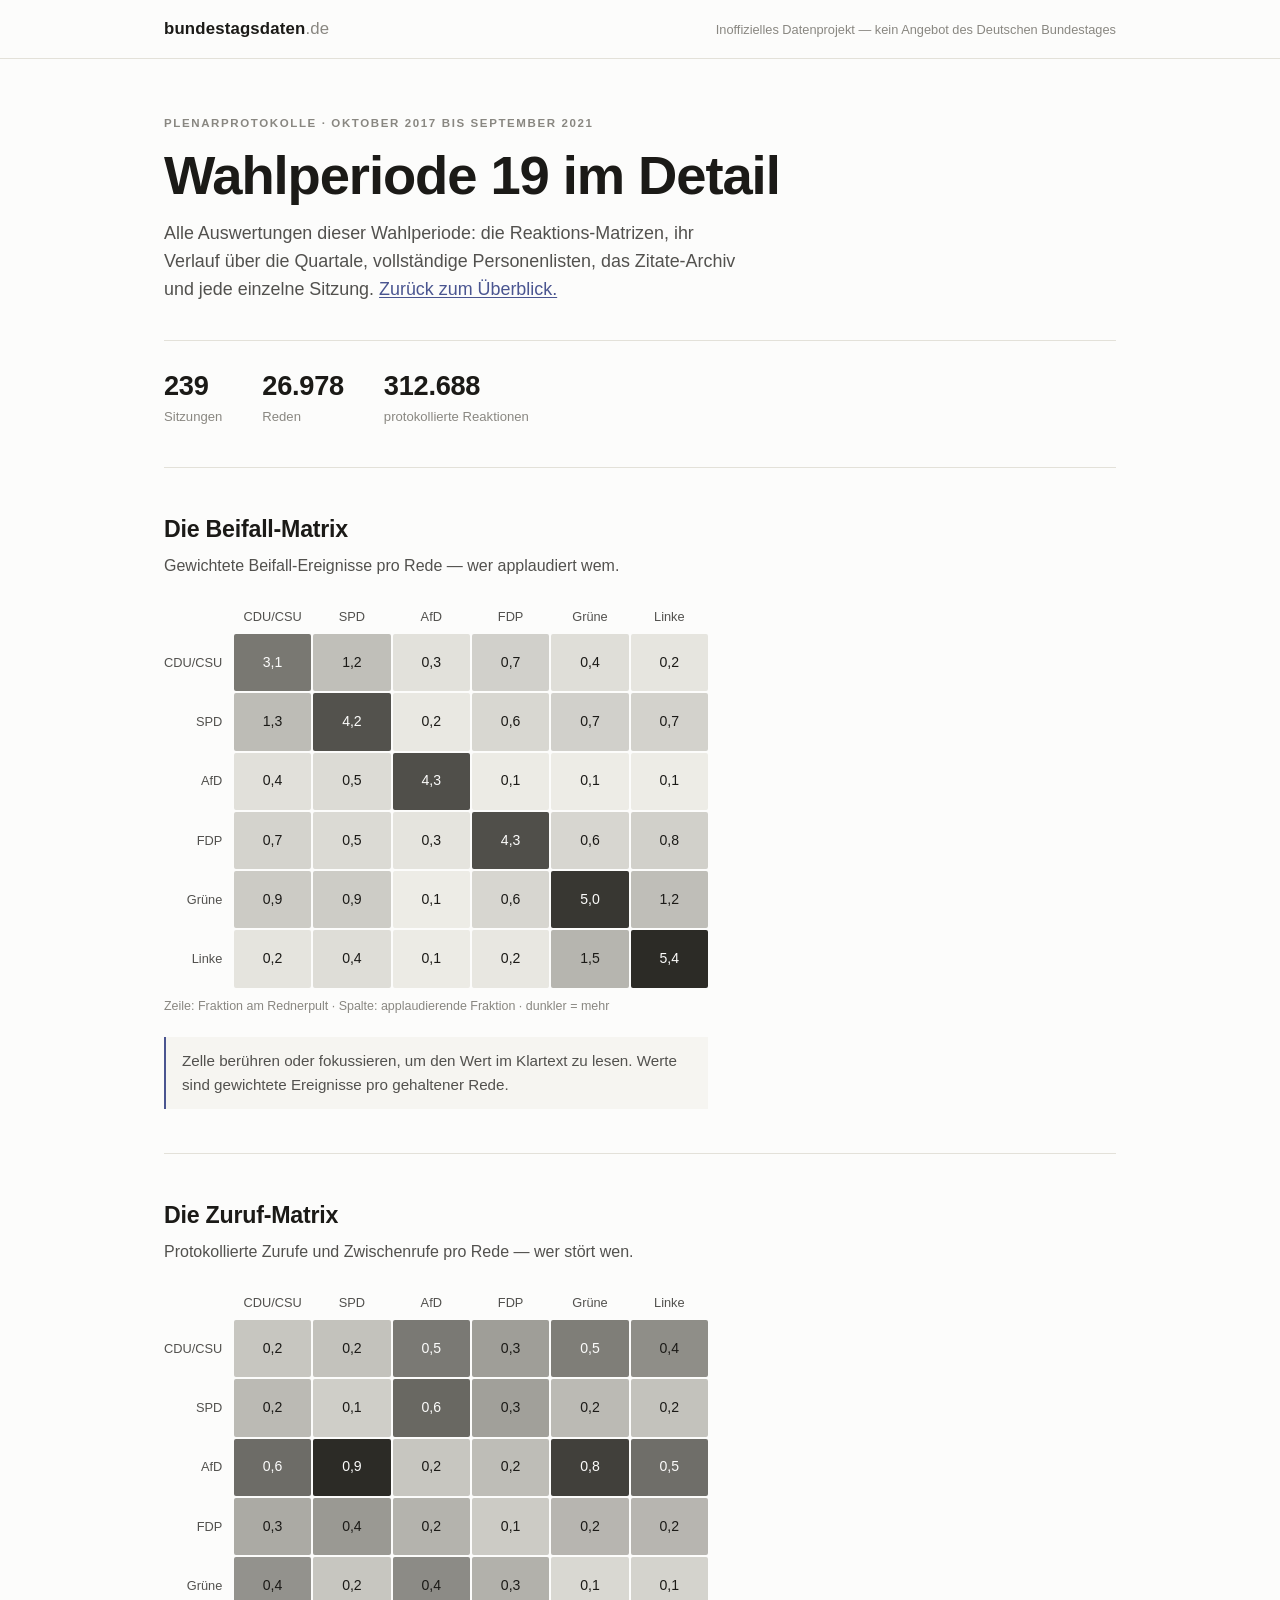
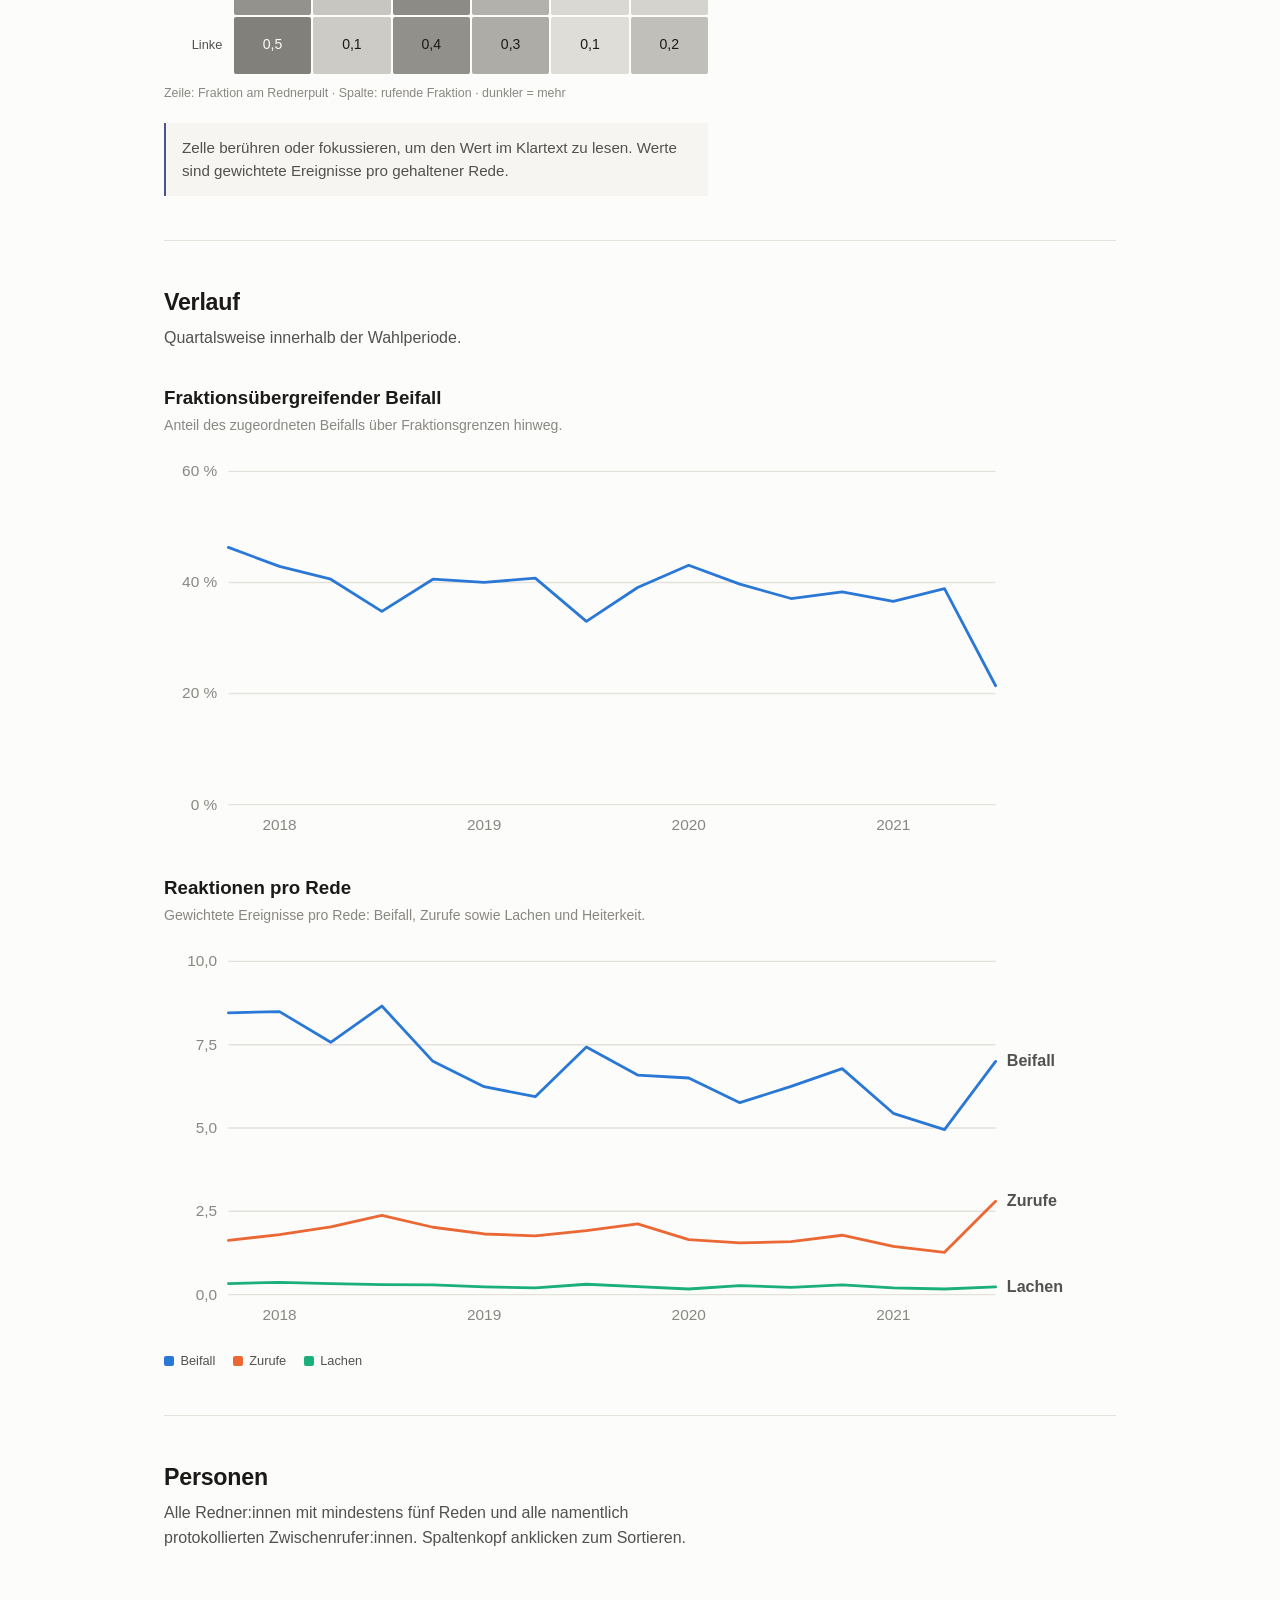
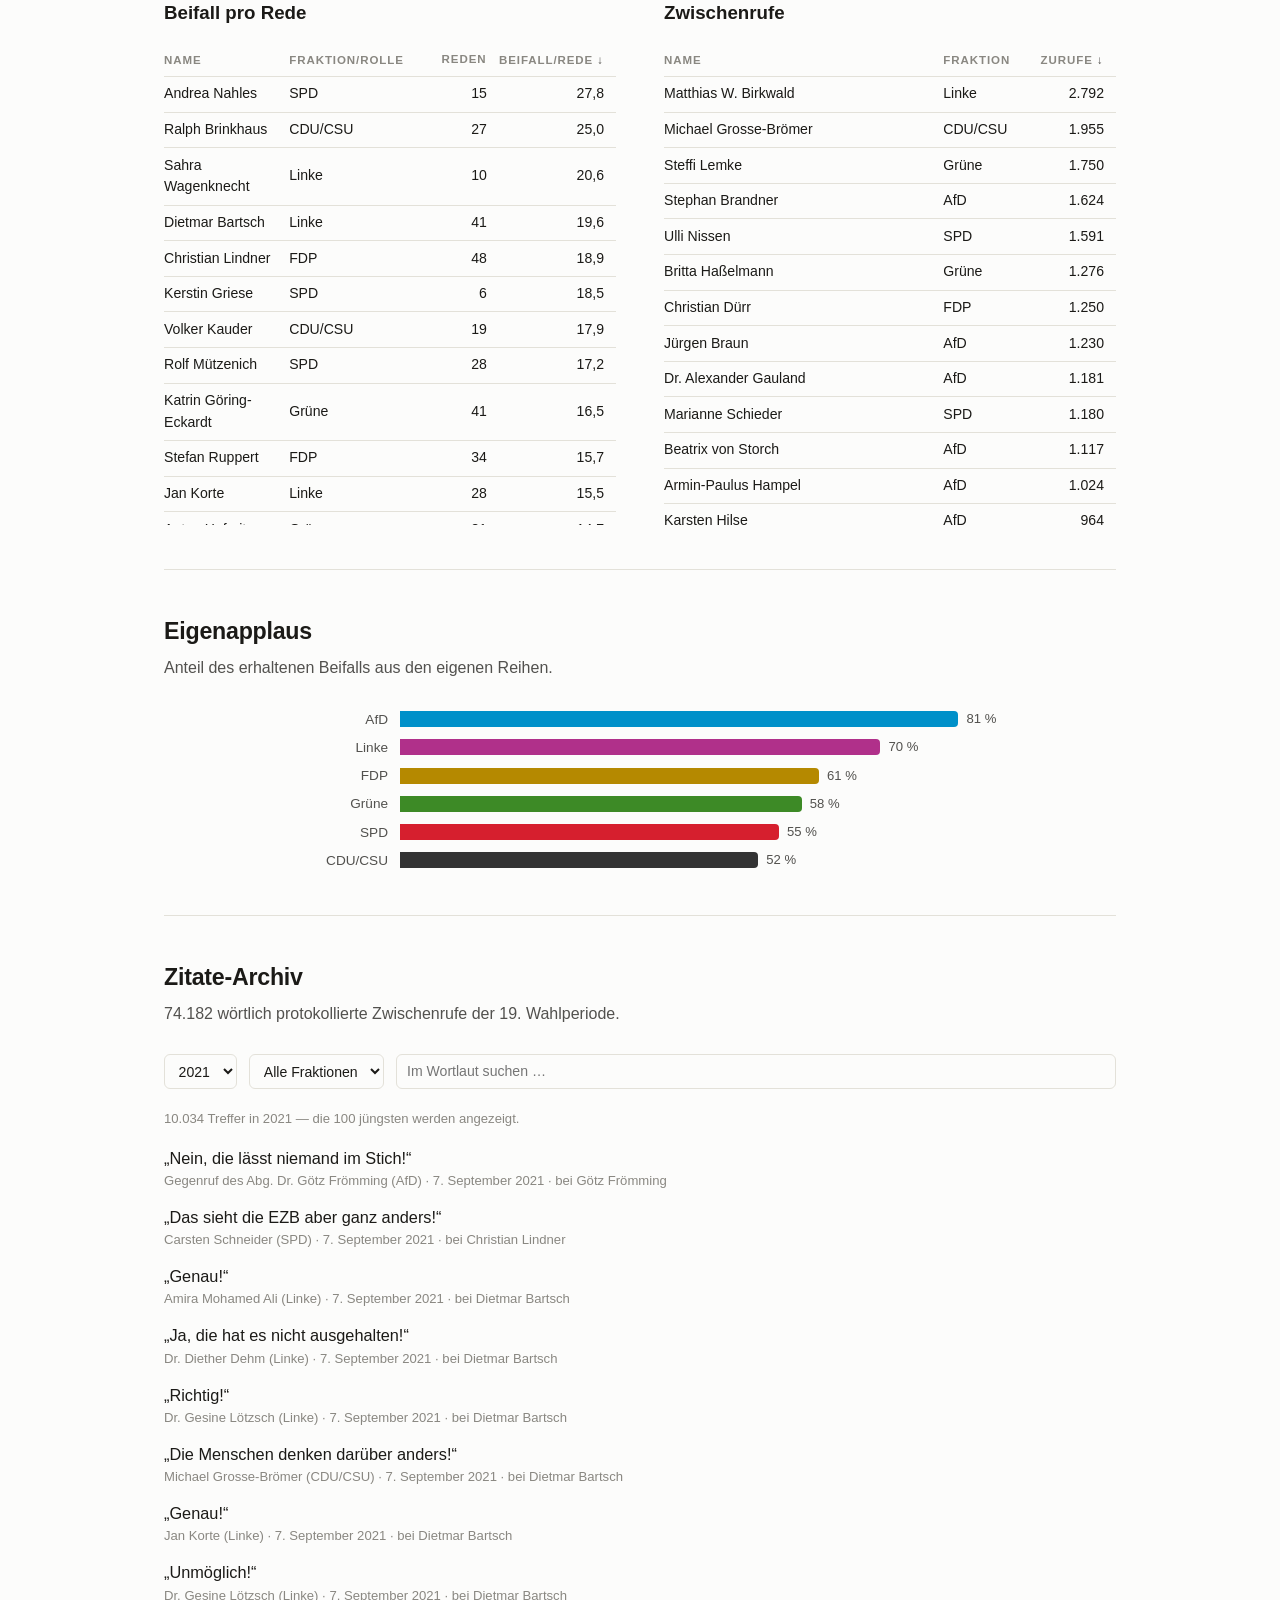
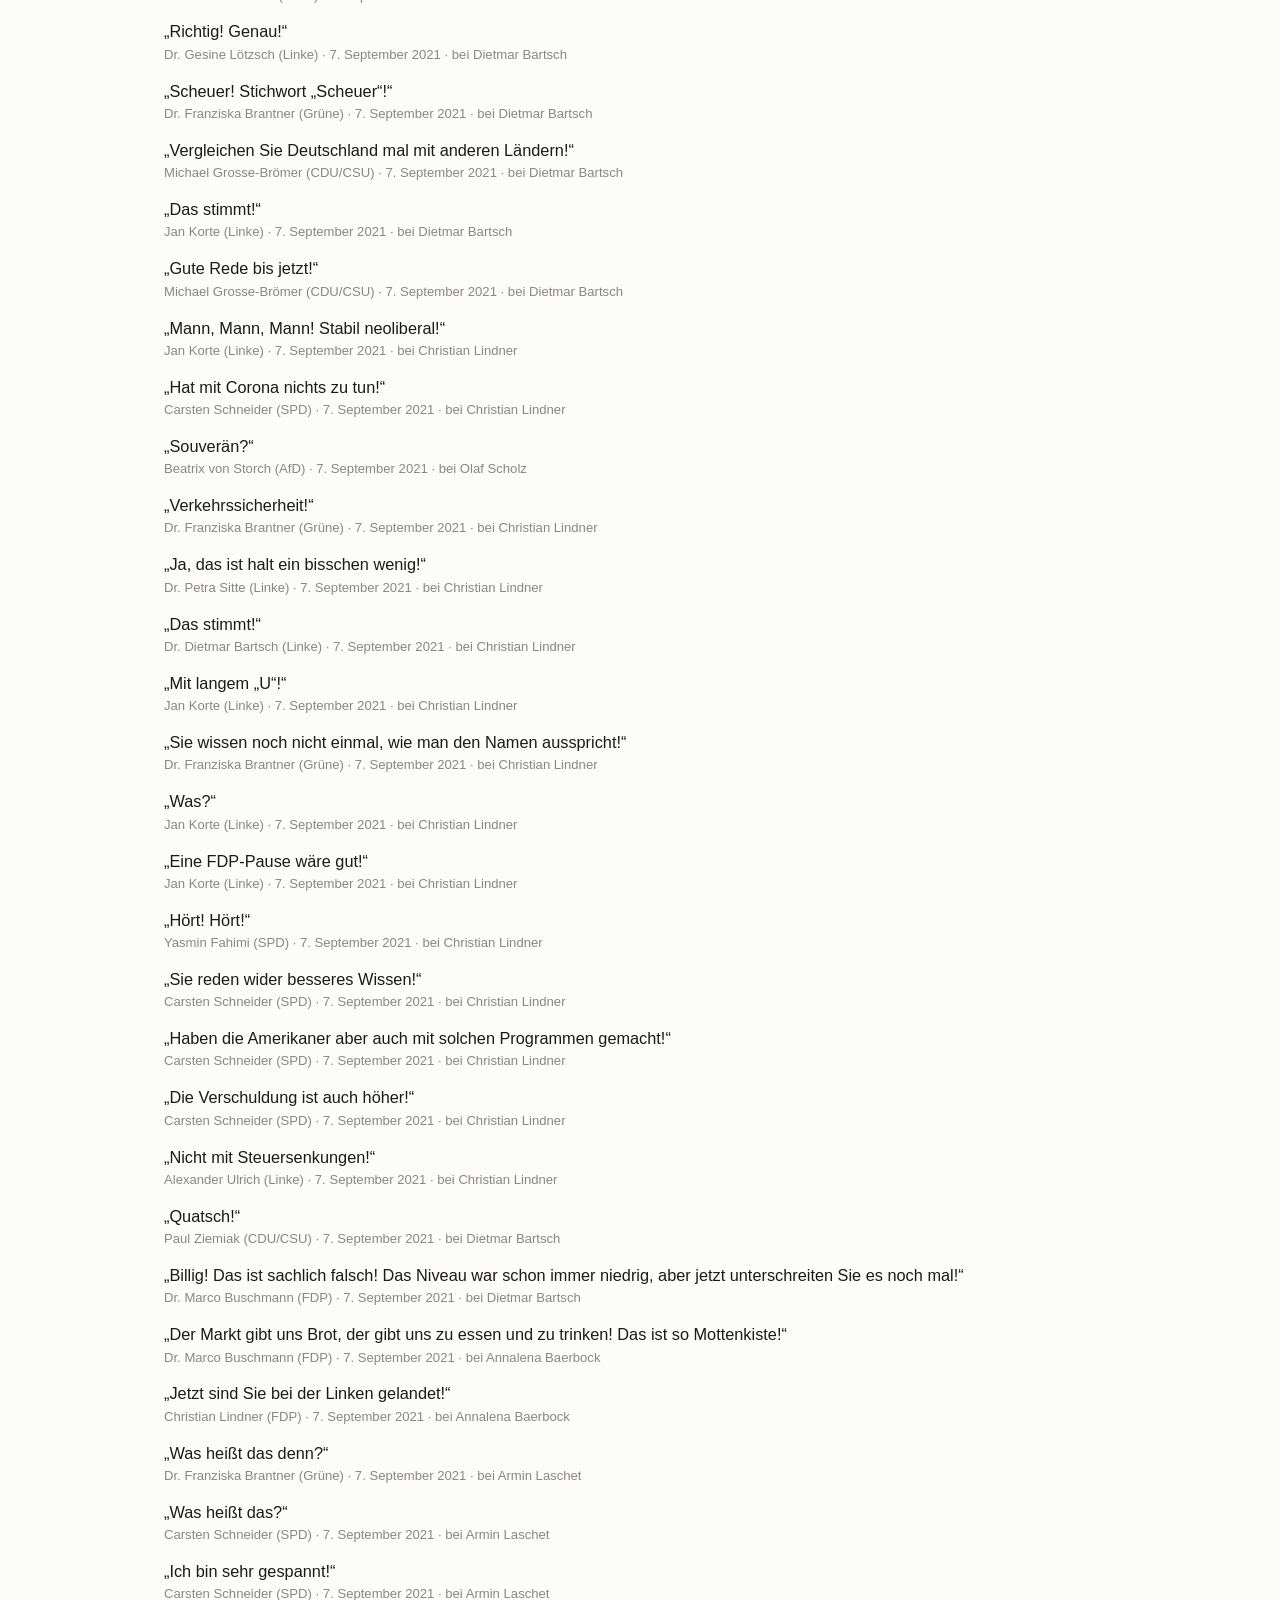
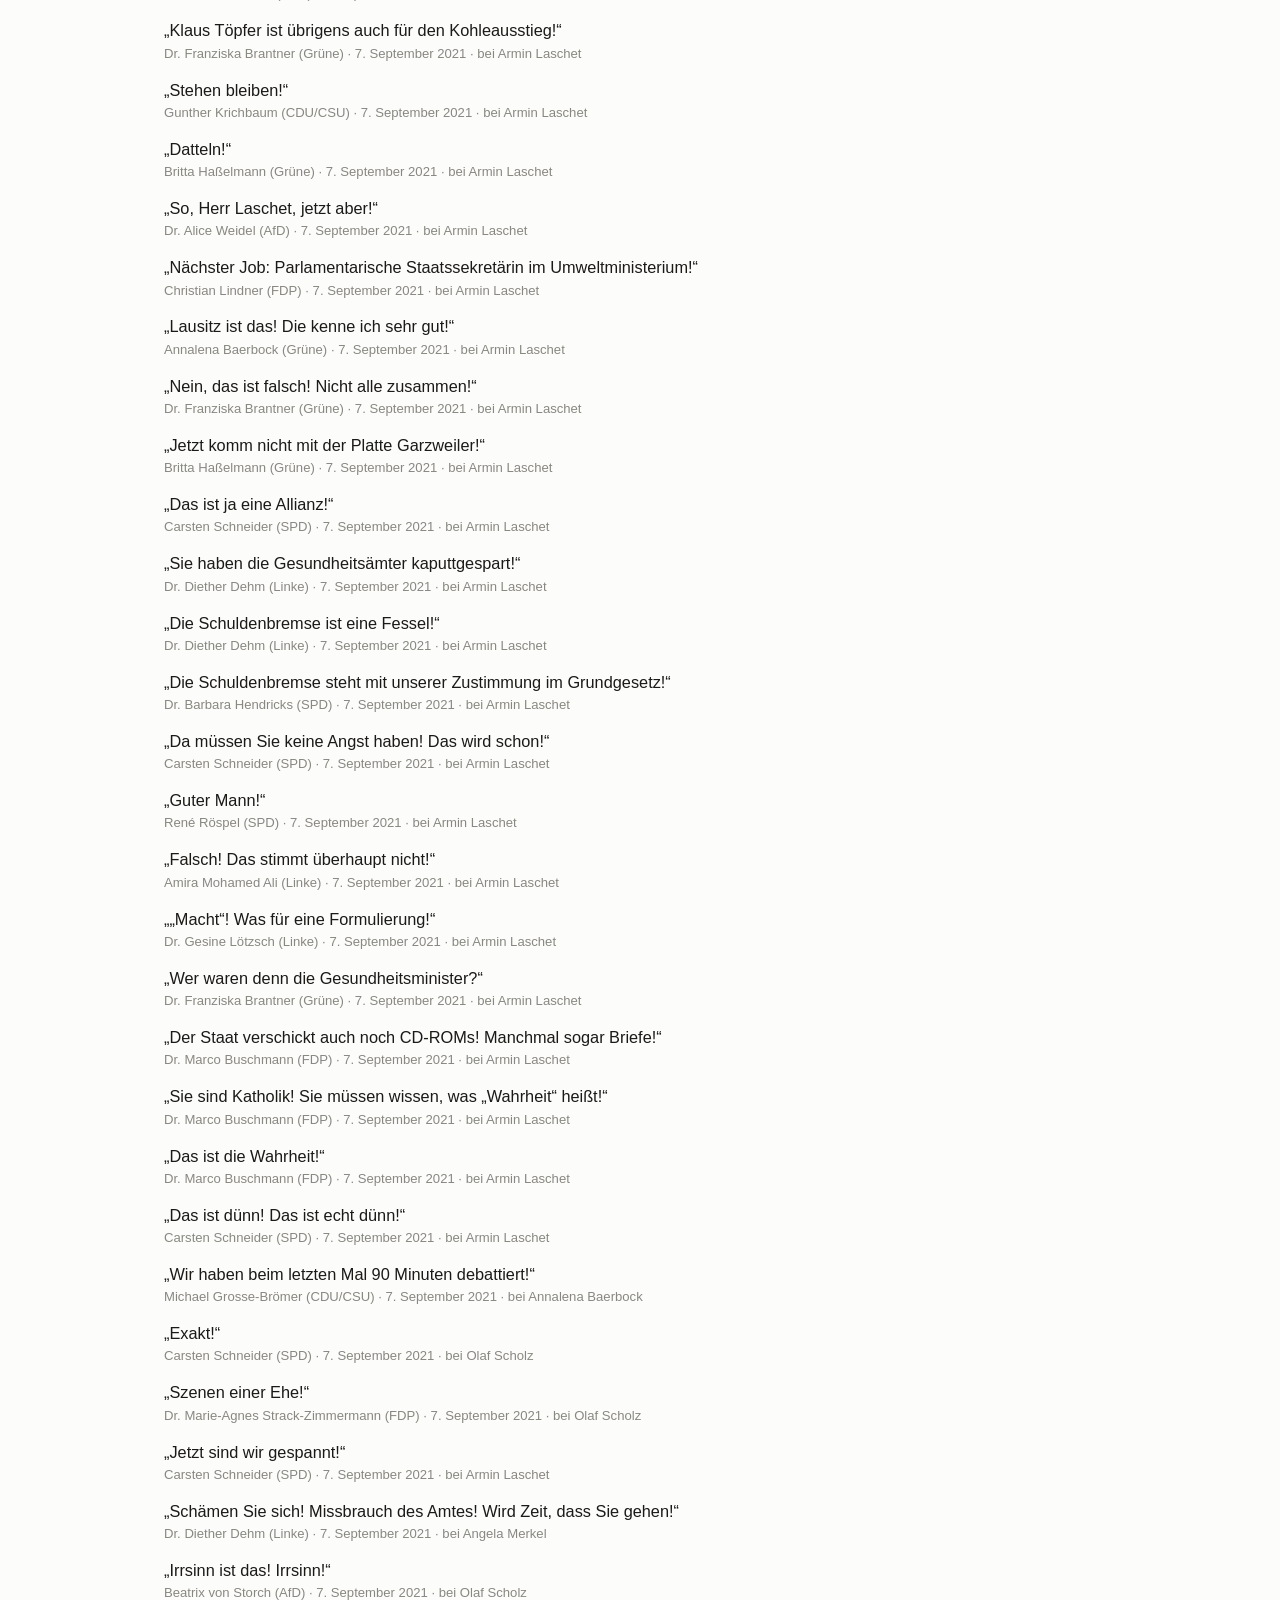
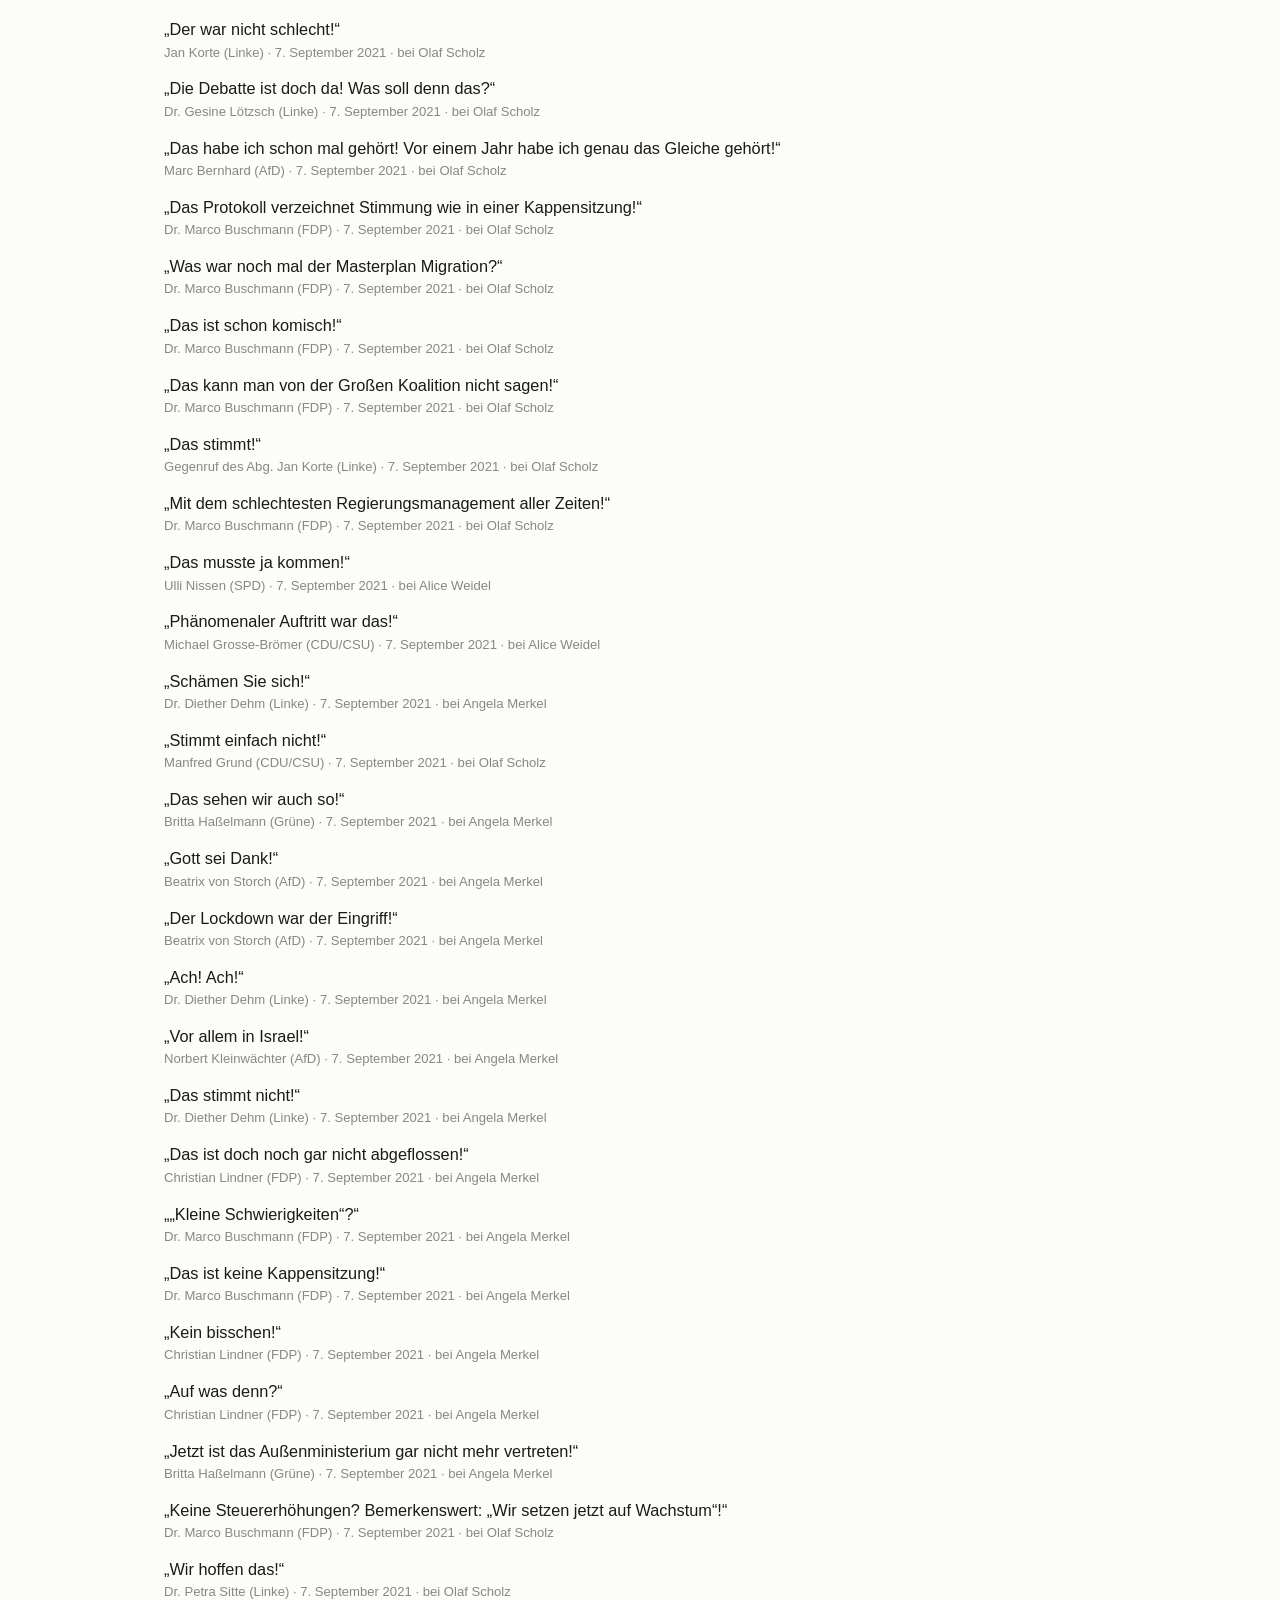
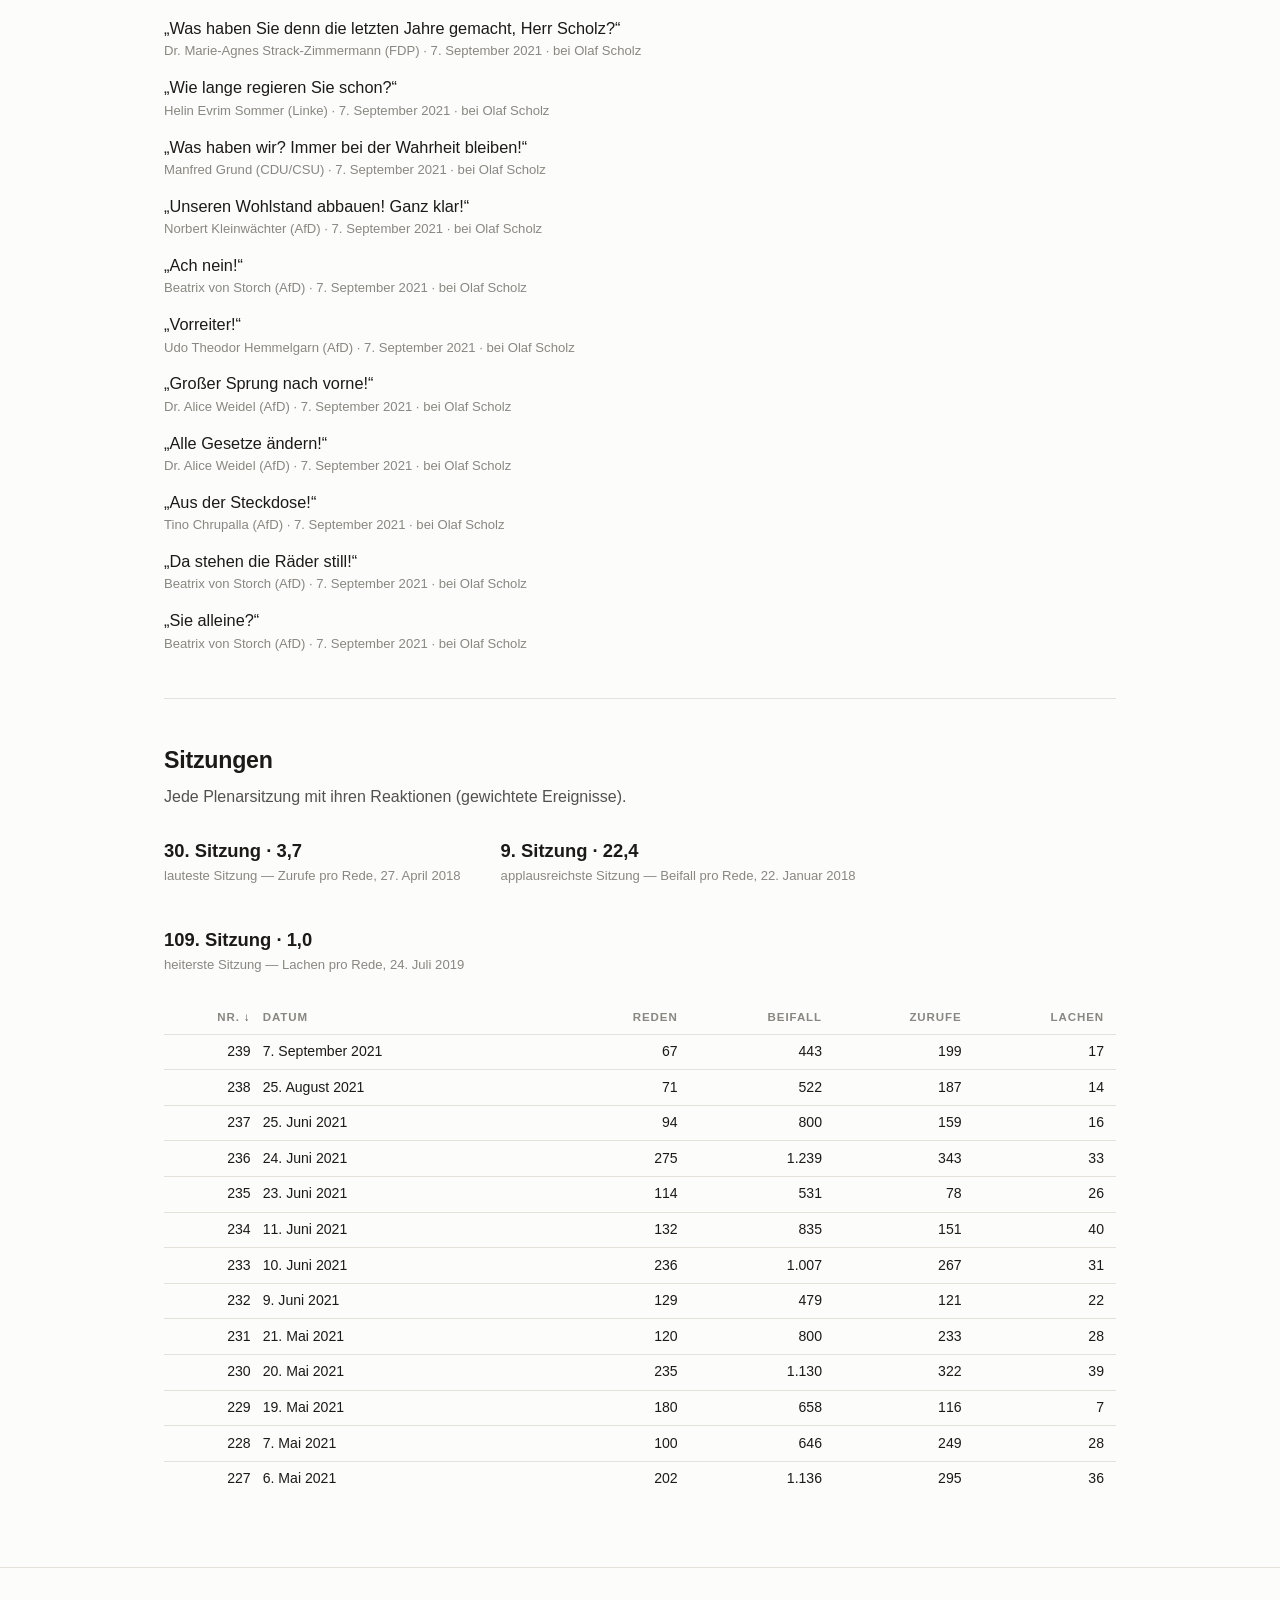
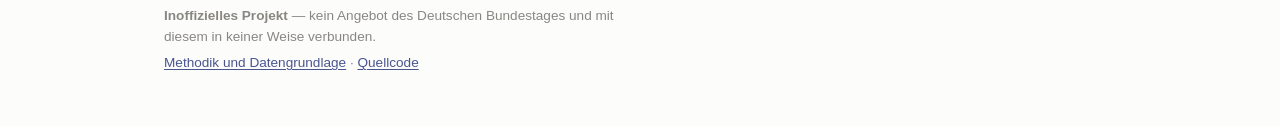
==== site/wp/19/index.html @ d68def2e "Per-Wahlperiode drill-down pages under /wp/<N>/ Generated from site/wp/template.html by the exporter" ====
<!doctype html>
<html lang="de">
<head>
<meta charset="utf-8">
<meta name="viewport" content="width=device-width, initial-scale=1">
<title>Wahlperiode 19 im Detail — bundestagsdaten.de</title>
<meta name="description" content="Beifall, Zwischenrufe und Zitate der 19. Wahlperiode des Deutschen Bundestages im Detail — Matrizen, Verlauf, Personen und Sitzungen.">
<link rel="icon" href="data:image/svg+xml,%3Csvg xmlns='http://www.w3.org/2000/svg' viewBox='0 0 16 16'%3E%3Crect width='16' height='16' rx='3' fill='%234a5590'/%3E%3Ctext x='8' y='12' font-family='sans-serif' font-size='11' font-weight='700' fill='%23fcfcfb' text-anchor='middle'%3EB%3C/text%3E%3C/svg%3E">
<link rel="stylesheet" href="../../style.css">
</head>
<body data-wp="19">

<header class="site-header">
  <div class="shell">
    <a class="wordmark" href="../../">bundestagsdaten<span class="tld">.de</span></a>
    <span class="unofficial">Inoffizielles Datenprojekt — kein Angebot des Deutschen Bundestages</span>
  </div>
</header>

<main class="shell">

  <div class="hero">
    <p class="eyebrow" id="hero-eyebrow">19. Wahlperiode</p>
    <h1>Wahlperiode 19 im Detail</h1>
    <p class="lede">
      Alle Auswertungen dieser Wahlperiode: die Reaktions-Matrizen, ihr Verlauf
      über die Quartale, vollständige Personenlisten, das Zitate-Archiv und
      jede einzelne Sitzung. <a href="../../">Zurück zum Überblick.</a>
    </p>
    <div class="stats" id="stats" hidden>
      <div class="stat"><div class="value" id="stat-sitzungen"></div><div class="label">Sitzungen</div></div>
      <div class="stat"><div class="value" id="stat-reden"></div><div class="label">Reden</div></div>
      <div class="stat"><div class="value" id="stat-ereignisse"></div><div class="label">protokollierte Reaktionen</div></div>
    </div>
  </div>

  <section aria-labelledby="beifall-h">
    <h2 id="beifall-h">Die Beifall-Matrix</h2>
    <p class="section-sub">Gewichtete Beifall-Ereignisse pro Rede — wer applaudiert wem.</p>
    <div class="matrix-wrap">
      <div class="matrix" id="matrix-beifall" aria-label="Beifall-Matrix"></div>
      <p class="axis-hint">Zeile: Fraktion am Rednerpult · Spalte: applaudierende Fraktion · dunkler = mehr</p>
    </div>
    <p class="reading" id="reading-beifall" aria-live="polite"></p>
  </section>

  <section aria-labelledby="zurufe-h">
    <h2 id="zurufe-h">Die Zuruf-Matrix</h2>
    <p class="section-sub">Protokollierte Zurufe und Zwischenrufe pro Rede — wer stört wen.</p>
    <div class="matrix-wrap">
      <div class="matrix" id="matrix-zuruf" aria-label="Zuruf-Matrix"></div>
      <p class="axis-hint">Zeile: Fraktion am Rednerpult · Spalte: rufende Fraktion · dunkler = mehr</p>
    </div>
    <p class="reading" id="reading-zuruf" aria-live="polite"></p>
  </section>

  <section aria-labelledby="verlauf-h">
    <h2 id="verlauf-h">Verlauf</h2>
    <p class="section-sub">Quartalsweise innerhalb der Wahlperiode.</p>
    <div class="trend">
      <h3>Fraktionsübergreifender Beifall</h3>
      <p class="note">Anteil des zugeordneten Beifalls über Fraktionsgrenzen hinweg.</p>
      <div class="chart" id="chart-fremd"></div>
    </div>
    <div class="trend">
      <h3>Reaktionen pro Rede</h3>
      <p class="note">Gewichtete Ereignisse pro Rede: Beifall, Zurufe sowie Lachen und Heiterkeit.</p>
      <div class="chart" id="chart-reaktionen"></div>
    </div>
  </section>

  <section aria-labelledby="personen-h">
    <h2 id="personen-h">Personen</h2>
    <p class="section-sub">
      Alle Redner:innen mit mindestens fünf Reden und alle namentlich
      protokollierten Zwischenrufer:innen. Spaltenkopf anklicken zum Sortieren.
    </p>
    <div class="columns">
      <div>
        <h3>Beifall pro Rede</h3>
        <div class="table-scroll">
          <table class="data-table" id="table-redner"></table>
        </div>
      </div>
      <div>
        <h3>Zwischenrufe</h3>
        <div class="table-scroll">
          <table class="data-table" id="table-zwischenrufer"></table>
        </div>
      </div>
    </div>
  </section>

  <section aria-labelledby="eigen-h">
    <h2 id="eigen-h">Eigenapplaus</h2>
    <p class="section-sub">Anteil des erhaltenen Beifalls aus den eigenen Reihen.</p>
    <dl class="bars" id="bars-eigen"></dl>
  </section>

  <section aria-labelledby="archiv-h">
    <h2 id="archiv-h">Zitate-Archiv</h2>
    <p class="section-sub" id="archiv-sub">Jeder wörtlich protokollierte Zwischenruf der Wahlperiode.</p>
    <div class="filters">
      <select id="archiv-jahr" aria-label="Jahr"></select>
      <select id="archiv-partei" aria-label="Fraktion"></select>
      <input id="archiv-suche" type="search" placeholder="Im Wortlaut suchen …" aria-label="Im Wortlaut suchen">
    </div>
    <p class="filter-count" id="archiv-count"></p>
    <ul class="quote-list" id="archiv-liste"></ul>
  </section>

  <section aria-labelledby="sitzungen-h">
    <h2 id="sitzungen-h">Sitzungen</h2>
    <p class="section-sub">Jede Plenarsitzung mit ihren Reaktionen (gewichtete Ereignisse).</p>
    <div class="highlights" id="sitzung-highlights"></div>
    <div class="table-scroll">
      <table class="data-table" id="table-sitzungen"></table>
    </div>
  </section>

</main>

<footer class="site-footer">
  <div class="shell">
    <p><strong>Inoffizielles Projekt</strong> — kein Angebot des Deutschen Bundestages und mit diesem in keiner Weise verbunden.</p>
    <p><a href="../../#methodik-h">Methodik und Datengrundlage</a> · <a href="https://github.com/janschill/bundestagdaten">Quellcode</a></p>
  </div>
</footer>

<div class="tooltip" id="tooltip" role="status"></div>
<noscript><p class="shell note">Diese Seite benötigt JavaScript, um die Auswertungen darzustellen.</p></noscript>
<script type="module" src="../../wp-app.js"></script>

</body>
</html>
---- site/style.css ----
/* bundestagsdaten.de — near-monochrome chrome; color appears only in chart marks */

:root {
  --surface: #fcfcfb;
  --panel: #f6f5f1;
  --ink: #1b1a17;
  --ink2: #52514e;
  --muted: #898781;
  --hairline: #e3e1d9;
  --accent: #4a5590; /* muted blue-violet, a nod to the plenary chamber seats */
  --max: 62rem;
}

* { box-sizing: border-box; }

html { -webkit-text-size-adjust: 100%; }

body {
  margin: 0;
  background: var(--surface);
  color: var(--ink);
  font-family: -apple-system, BlinkMacSystemFont, "Segoe UI", "Helvetica Neue", Arial, sans-serif;
  font-size: 1rem;
  line-height: 1.55;
}

a { color: var(--accent); text-decoration-thickness: 1px; text-underline-offset: 2px; }
a:hover { text-decoration-thickness: 2px; }

:focus-visible { outline: 2px solid var(--accent); outline-offset: 2px; }

.shell { max-width: var(--max); margin: 0 auto; padding: 0 1.25rem; }

/* header */

.site-header { border-bottom: 1px solid var(--hairline); }
.site-header .shell {
  display: flex; justify-content: space-between; align-items: baseline;
  padding-top: 1rem; padding-bottom: 1rem; gap: 1rem; flex-wrap: wrap;
}
.wordmark {
  font-weight: 700; letter-spacing: 0.01em; color: var(--ink);
  text-decoration: none; font-size: 1.05rem;
}
.wordmark .tld { color: var(--muted); font-weight: 400; }
.unofficial { font-size: 0.8rem; color: var(--muted); }

/* hero */

.hero { padding: 3.5rem 0 2.5rem; }
.eyebrow {
  font-size: 0.72rem; font-weight: 600; letter-spacing: 0.14em;
  text-transform: uppercase; color: var(--muted); margin: 0 0 0.9rem;
}
h1 {
  font-size: clamp(2.1rem, 5.5vw, 3.4rem); line-height: 1.05;
  letter-spacing: -0.02em; font-weight: 750; margin: 0 0 1rem; max-width: 24ch;
}
.lede { font-size: 1.12rem; color: var(--ink2); max-width: 58ch; margin: 0; }

.stats {
  display: flex; flex-wrap: wrap; gap: 2.5rem;
  margin-top: 2.25rem; padding-top: 1.5rem; border-top: 1px solid var(--hairline);
}
.stat .value { font-size: 1.7rem; font-weight: 650; letter-spacing: -0.01em; }
.stat .label { font-size: 0.82rem; color: var(--muted); }

/* wahlperioden switcher */

.wp-switch {
  display: inline-flex; align-items: center; gap: 0;
  margin: 1.75rem 0 0; padding: 0; border: 1px solid var(--hairline); border-radius: 6px;
  overflow: hidden;
}
.wp-switch legend {
  float: left; /* keep the legend inline inside the fieldset box */
  padding: 0.35rem 0.8rem; font-size: 0.8rem; color: var(--muted);
  border-right: 1px solid var(--hairline);
}
.wp-switch label {
  padding: 0.35rem 0.9rem; font-size: 0.88rem; cursor: pointer;
  color: var(--ink2); border-right: 1px solid var(--hairline);
}
.wp-switch label:last-child { border-right: 0; }
.wp-switch input { position: absolute; opacity: 0; pointer-events: none; }
.wp-switch label:has(input:checked) {
  background: var(--ink); color: var(--surface); font-weight: 600;
}
.wp-switch label:has(input:focus-visible) { outline: 2px solid var(--accent); outline-offset: -2px; }

.wp-row { display: flex; align-items: center; gap: 1.5rem; flex-wrap: wrap; }
.wp-row a { font-size: 0.88rem; margin-top: 1.75rem; }

/* sortable tables (drill-down pages) */

.data-table { border-collapse: collapse; width: 100%; font-size: 0.88rem; }
.data-table th, .data-table td { text-align: left; padding: 0.4rem 0.75rem 0.4rem 0; }
.data-table td.num, .data-table th.num { text-align: right; font-variant-numeric: tabular-nums; }
.data-table thead th {
  font-size: 0.72rem; text-transform: uppercase; letter-spacing: 0.08em;
  color: var(--muted); font-weight: 600; cursor: pointer; user-select: none;
  border-bottom: 1px solid var(--hairline); white-space: nowrap;
}
.data-table thead th[aria-sort="descending"]::after { content: " ↓"; color: var(--ink2); }
.data-table thead th[aria-sort="ascending"]::after { content: " ↑"; color: var(--ink2); }
.data-table tbody tr { border-bottom: 1px solid var(--hairline); }
.data-table tbody tr:hover { background: var(--panel); }
.data-table .party-tag { color: var(--muted); }
.table-scroll { max-height: 30rem; overflow-y: auto; }
.table-scroll thead th { position: sticky; top: 0; background: var(--surface); }

/* archive filters */

.filters { display: flex; gap: 0.75rem; flex-wrap: wrap; margin: 0 0 1.25rem; }
.filters select, .filters input {
  font: inherit; font-size: 0.88rem; color: var(--ink);
  background: var(--surface); border: 1px solid var(--hairline); border-radius: 6px;
  padding: 0.35rem 0.6rem;
}
.filters input { flex: 1; min-width: 12rem; }
.filter-count { font-size: 0.82rem; color: var(--muted); margin: 0 0 1rem; }

/* per-sitting highlights */

.highlights { display: flex; gap: 2.5rem; flex-wrap: wrap; margin: 0 0 1.75rem; }
.highlight .value { font-size: 1.15rem; font-weight: 650; }
.highlight .label { font-size: 0.82rem; color: var(--muted); }

/* trend line charts */

.trend { margin-top: 2rem; }
.trend h3 { margin-bottom: 0.2rem; }
.trend .note { font-size: 0.88rem; margin: 0 0 0.75rem; max-width: 62ch; }
.chart svg { display: block; width: 100%; height: auto; }
.chart svg:focus-visible { outline: 2px solid var(--accent); outline-offset: 4px; }
.chart .gridline { stroke: var(--hairline); stroke-width: 1; }
.chart .tick-label, .chart .wp-label { font-size: 11px; fill: var(--muted); }
.chart .end-label { font-size: 11.5px; fill: var(--ink2); font-weight: 600; }
.chart .series { fill: none; stroke-width: 2; stroke-linejoin: round; stroke-linecap: round; }
.chart .wp-mark { stroke: var(--hairline); stroke-width: 1; }
.chart .crosshair { stroke: var(--muted); stroke-width: 1; visibility: hidden; }
.chart .cross-dot { visibility: hidden; stroke: var(--surface); stroke-width: 2; }

/* sections */

section { padding: 2.75rem 0; border-top: 1px solid var(--hairline); }
h2 { font-size: 1.45rem; letter-spacing: -0.01em; margin: 0 0 0.35rem; }
.section-sub { color: var(--ink2); margin: 0 0 1.75rem; max-width: 62ch; }
.section-sub small, .note { color: var(--muted); }

.columns { display: grid; grid-template-columns: 1fr 1fr; gap: 3rem; }
@media (max-width: 44rem) { .columns { grid-template-columns: 1fr; } }

/* matrix (heatmap as CSS grid) */

.matrix-wrap { max-width: 34rem; }
.matrix { display: grid; gap: 2px; margin-top: 0.5rem; }
.matrix .corner { display: flex; align-items: flex-end; justify-content: flex-end; }
.matrix .corner span {
  font-size: 0.68rem; letter-spacing: 0.1em; text-transform: uppercase;
  color: var(--muted); text-align: right; padding: 0 0.3rem 0.2rem 0;
}
.matrix .col-head, .matrix .row-head {
  font-size: 0.8rem; color: var(--ink2); align-self: center;
}
.matrix .col-head { text-align: center; padding-bottom: 0.35rem; align-self: end; }
.matrix .row-head { text-align: right; padding-right: 0.6rem; white-space: nowrap; }
.matrix .cell {
  border: 0; padding: 0; margin: 0; font: inherit; cursor: default;
  aspect-ratio: 1.35; min-height: 2.6rem;
  display: flex; align-items: center; justify-content: center;
  font-size: 0.88rem; font-variant-numeric: tabular-nums;
  border-radius: 2px;
}
.matrix .cell:hover, .matrix .cell:focus-visible { outline: 2px solid var(--accent); outline-offset: -2px; }
.axis-hint { font-size: 0.78rem; color: var(--muted); margin: 0.6rem 0 0; }

.reading {
  margin: 1.25rem 0 0; padding: 0.8rem 1rem;
  background: var(--panel); border-left: 2px solid var(--accent);
  font-size: 0.95rem; color: var(--ink2); max-width: 34rem; min-height: 3.4rem;
}
.reading strong { color: var(--ink); font-weight: 650; }

/* bar lists (HTML bars) */

.bars { display: grid; gap: 0.45rem; margin: 0; }
.bar-row {
  display: grid; grid-template-columns: minmax(9rem, 14rem) 1fr; gap: 0.75rem;
  align-items: center;
}
.bar-row dt {
  font-size: 0.85rem; text-align: right; color: var(--ink2);
  white-space: nowrap; overflow: hidden; text-overflow: ellipsis; margin: 0;
}
.bar-row dt .party-tag { color: var(--muted); }
.bar-row dd { margin: 0; display: flex; align-items: center; gap: 0.5rem; }
.bar {
  height: 16px; border-radius: 0 4px 4px 0; /* rounded data-end, square baseline */
  min-width: 2px;
}
.bar-value {
  font-size: 0.82rem; color: var(--ink2); font-variant-numeric: tabular-nums;
  white-space: nowrap;
}

.legend { display: flex; flex-wrap: wrap; gap: 0.4rem 1.1rem; margin: 1.25rem 0 0; padding: 0; list-style: none; }
.legend li { display: flex; align-items: center; gap: 0.4rem; font-size: 0.8rem; color: var(--ink2); }
.swatch { width: 10px; height: 10px; border-radius: 2px; display: inline-block; }

/* quotes */

.quote-list { margin: 0; padding: 0; list-style: none; display: grid; gap: 0.85rem; }
.quote-list .quote { font-size: 1.02rem; }
.quote-list .attrib { font-size: 0.82rem; color: var(--muted); }
.quote-list .count { color: var(--muted); font-variant-numeric: tabular-nums; }

/* tooltip */

.tooltip {
  position: fixed; z-index: 10; pointer-events: none;
  background: var(--ink); color: var(--surface);
  padding: 0.45rem 0.65rem; border-radius: 4px; font-size: 0.8rem;
  max-width: 18rem; opacity: 0; transition: opacity 80ms linear;
}
.tooltip.visible { opacity: 1; }
.tooltip .tip-value { font-weight: 650; font-size: 0.92rem; }
@media (prefers-reduced-motion: reduce) { .tooltip { transition: none; } }

/* footer */

.site-footer { border-top: 1px solid var(--hairline); padding: 2rem 0 3rem; margin-top: 2.5rem; }
.site-footer p { font-size: 0.85rem; color: var(--muted); max-width: 62ch; margin: 0.3rem 0; }
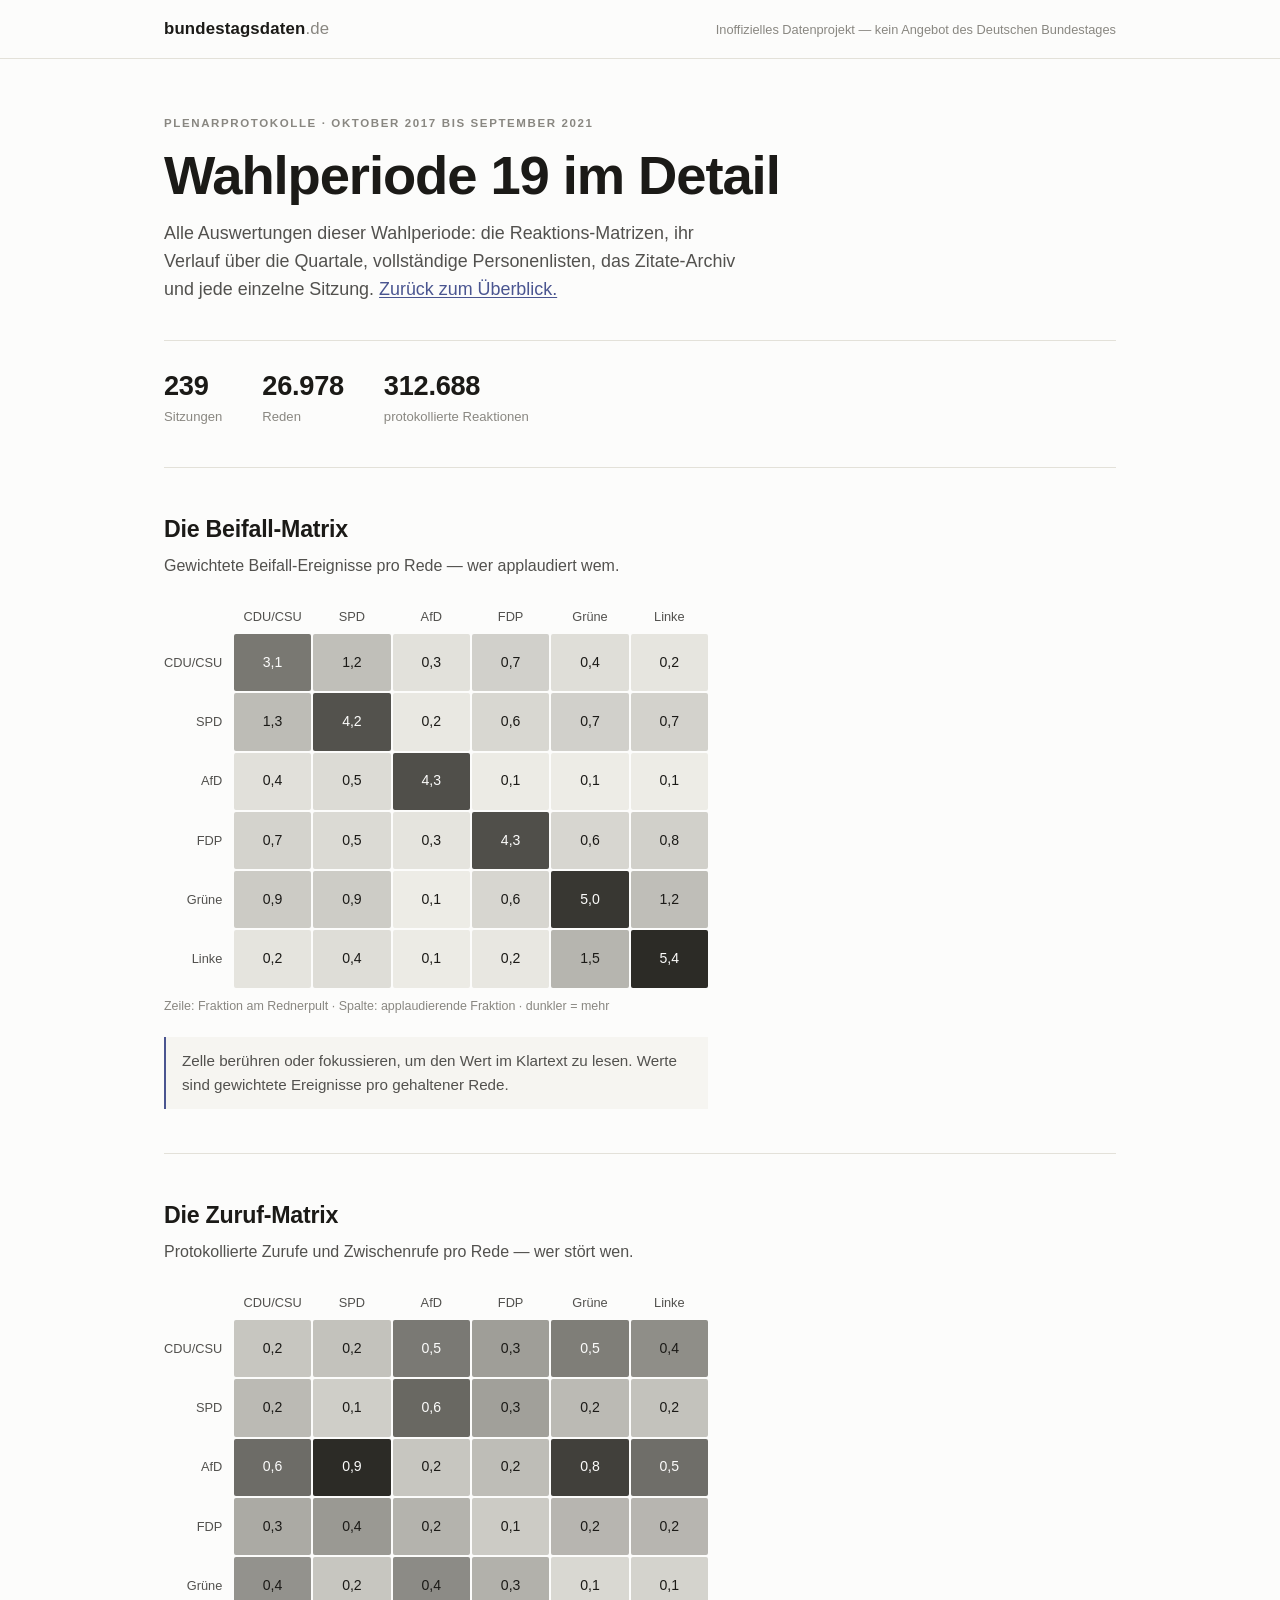
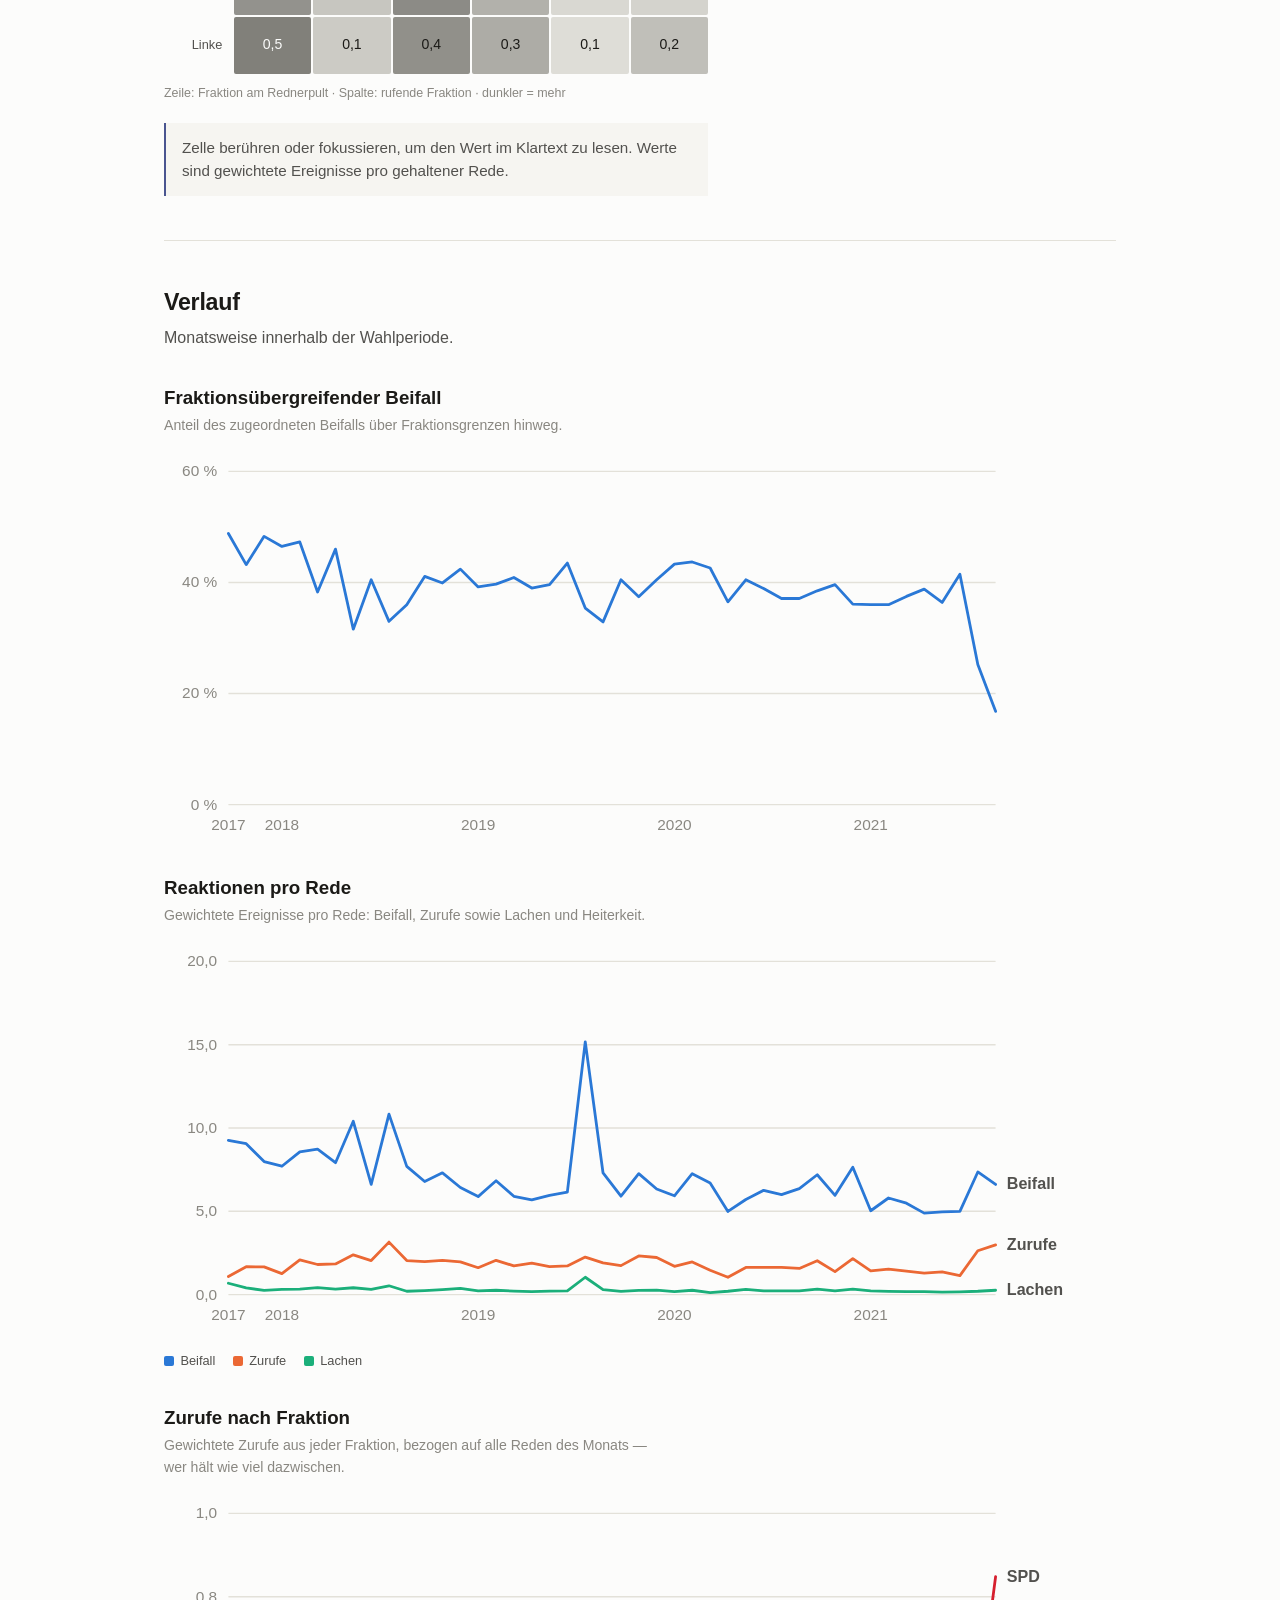
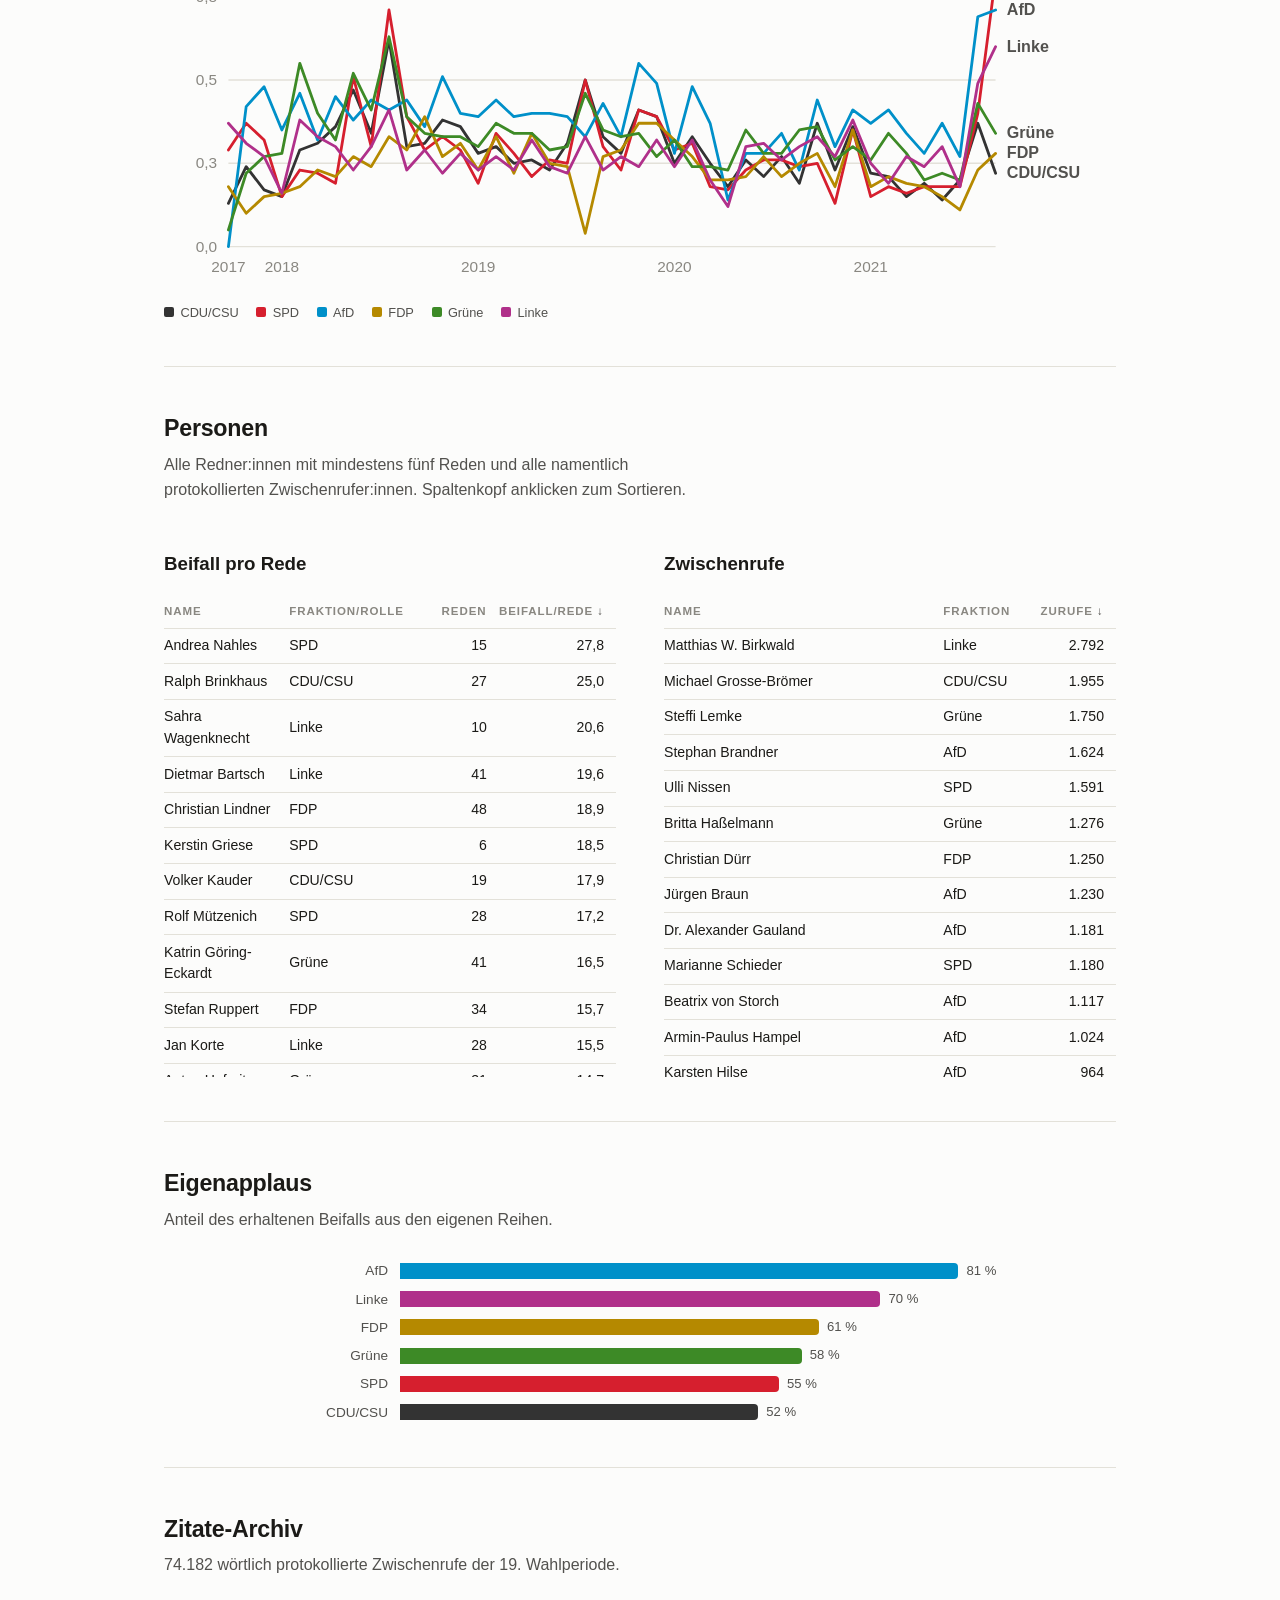
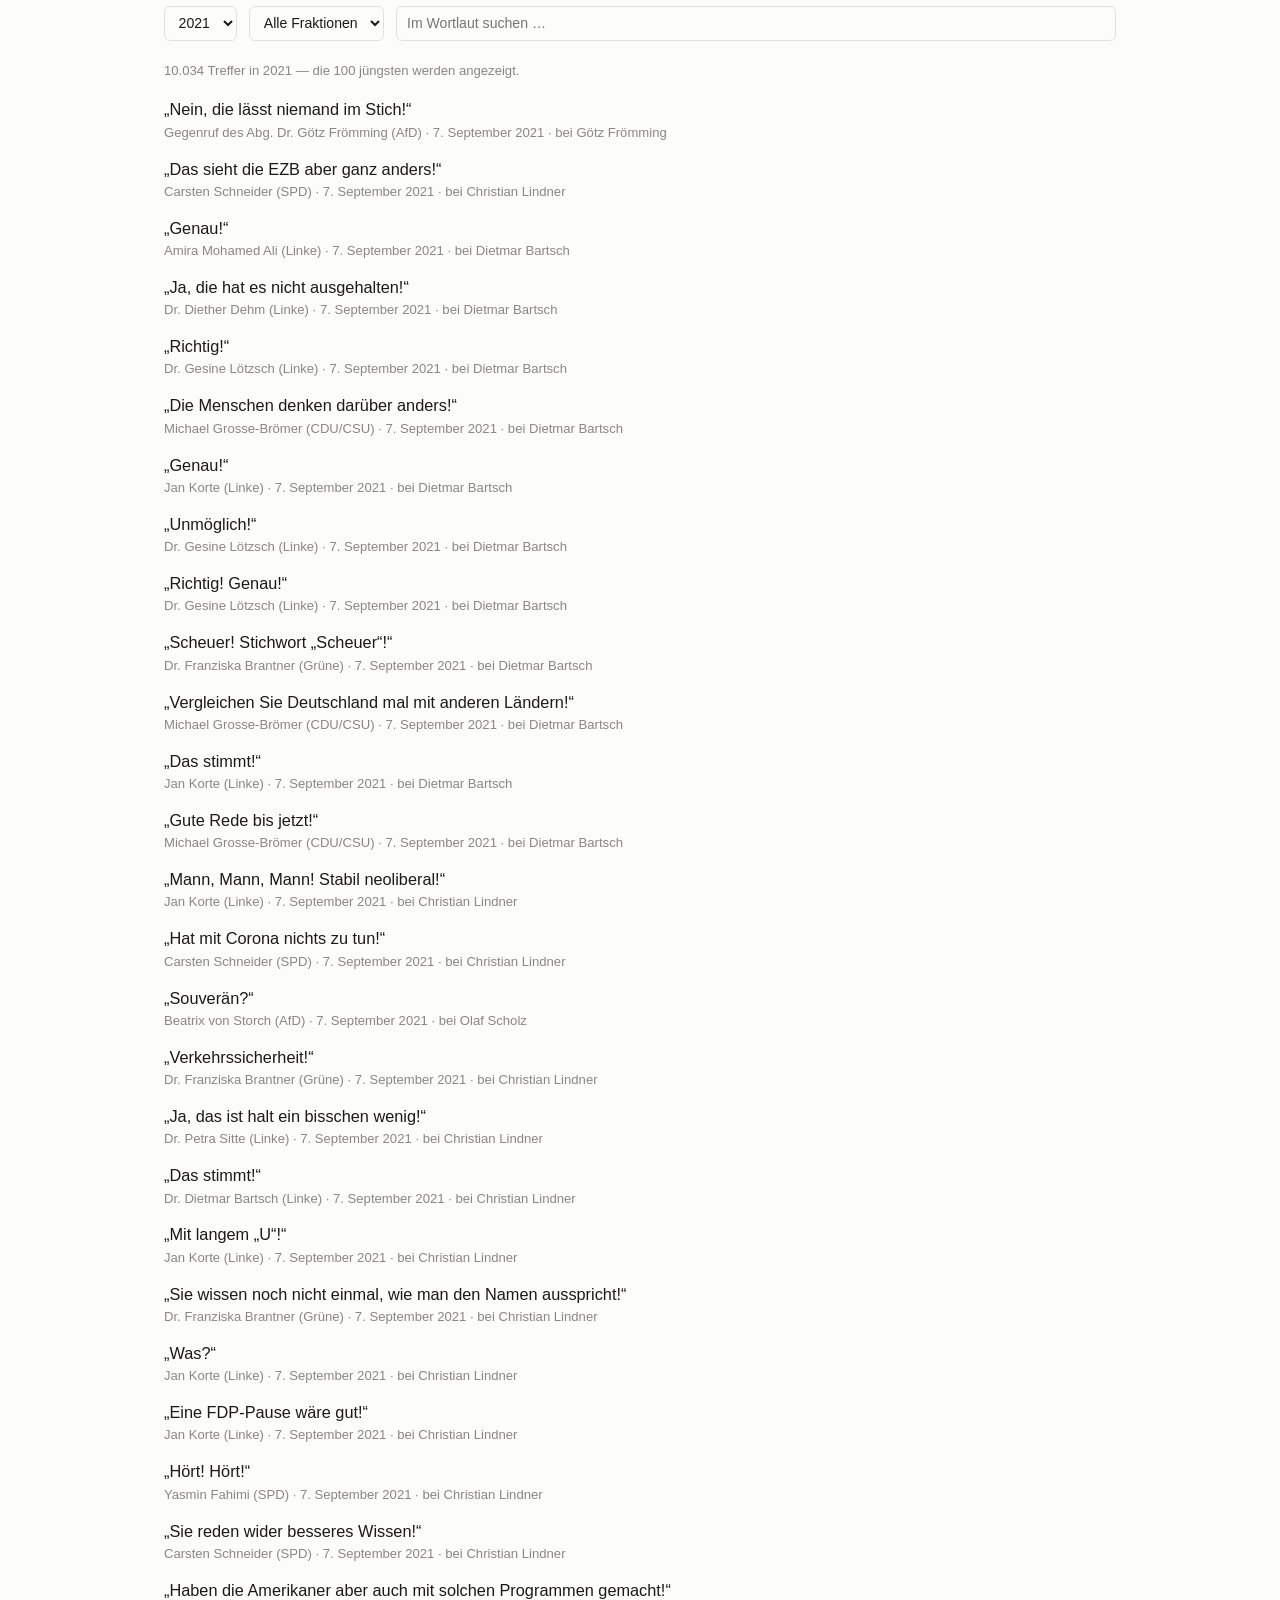
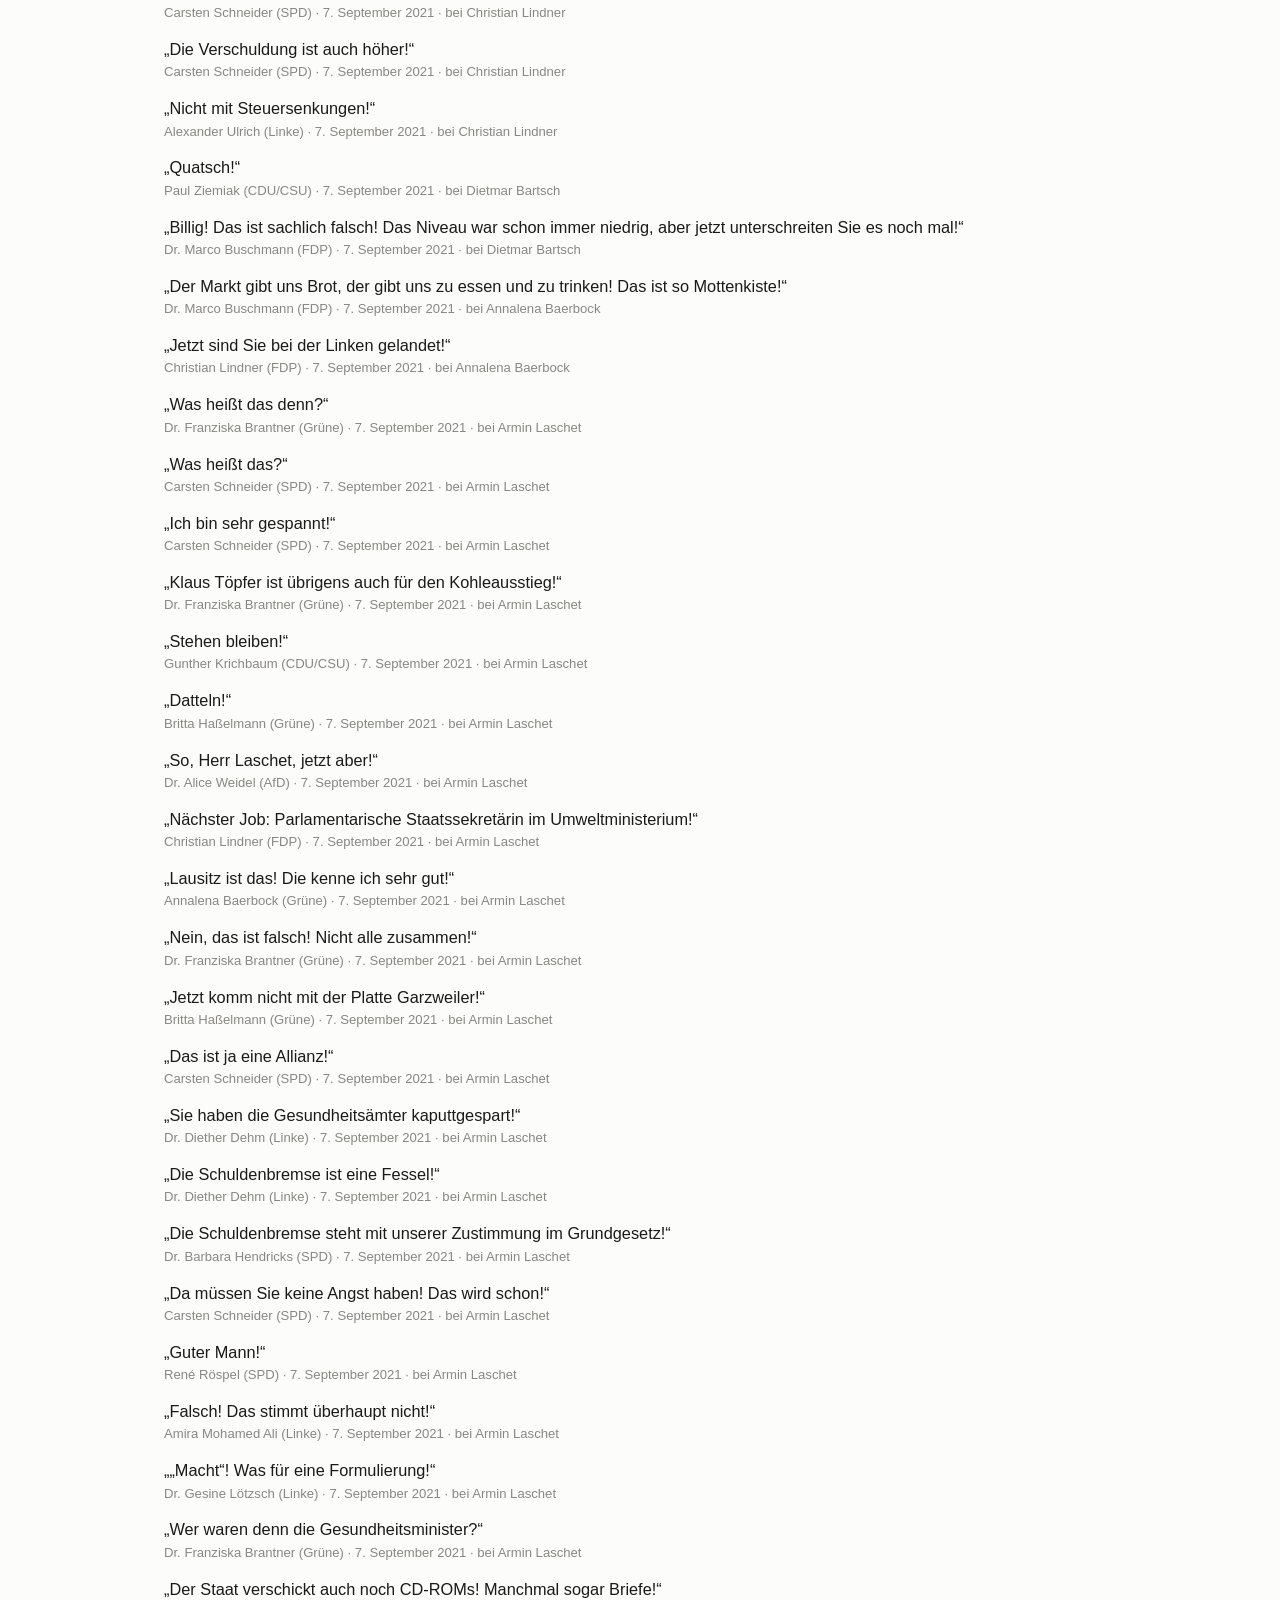
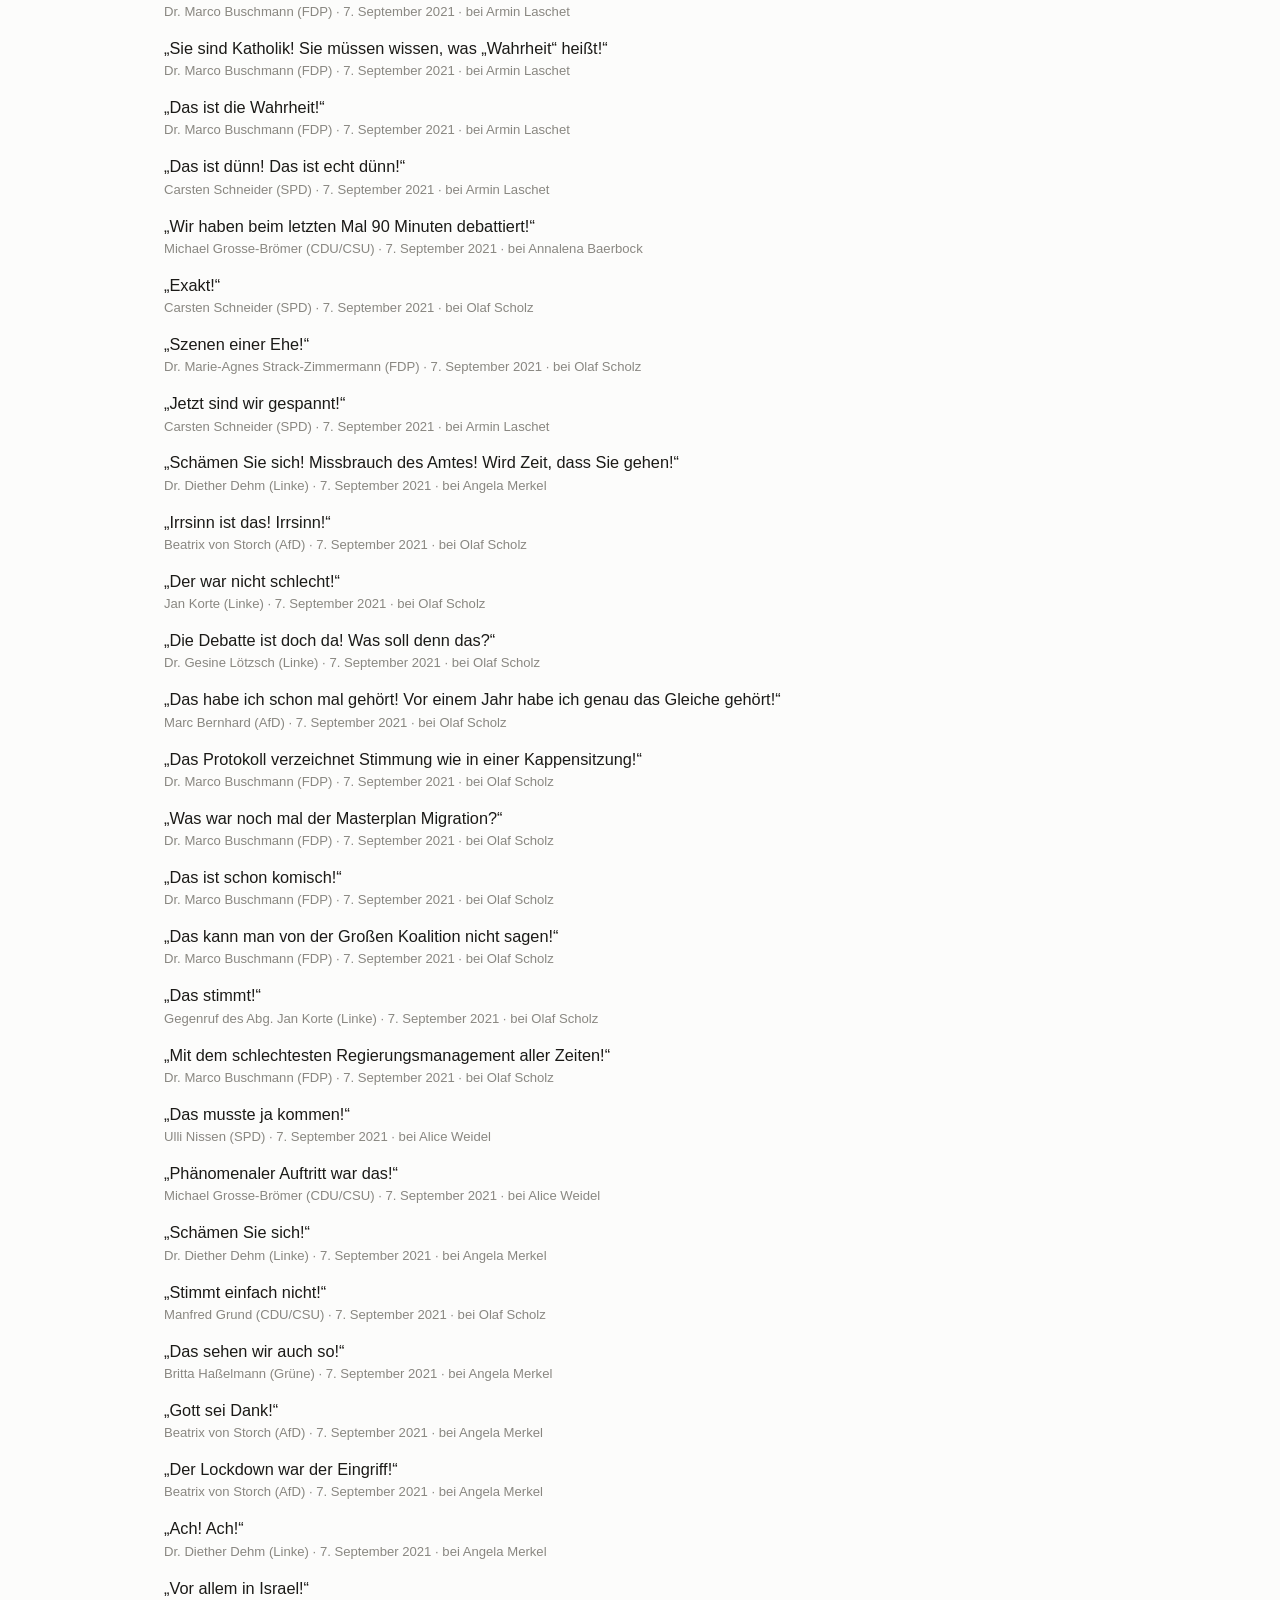
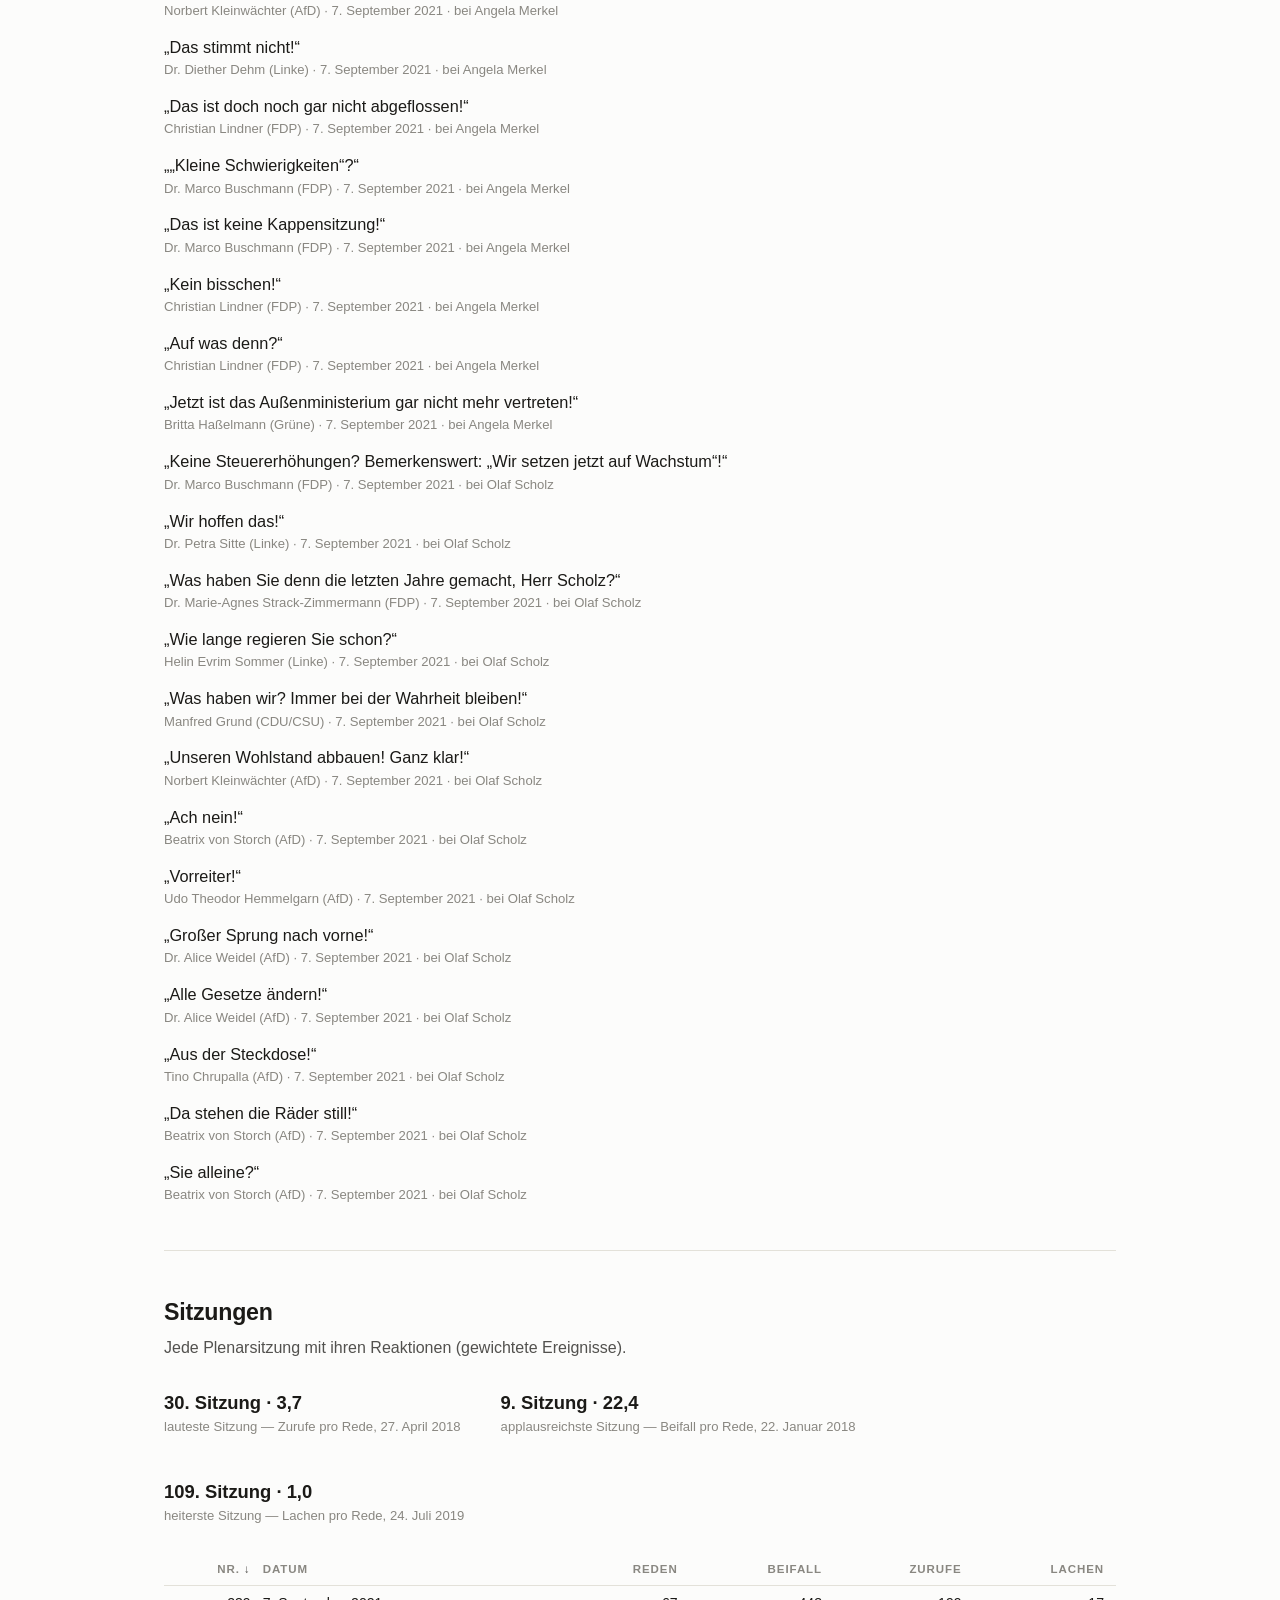
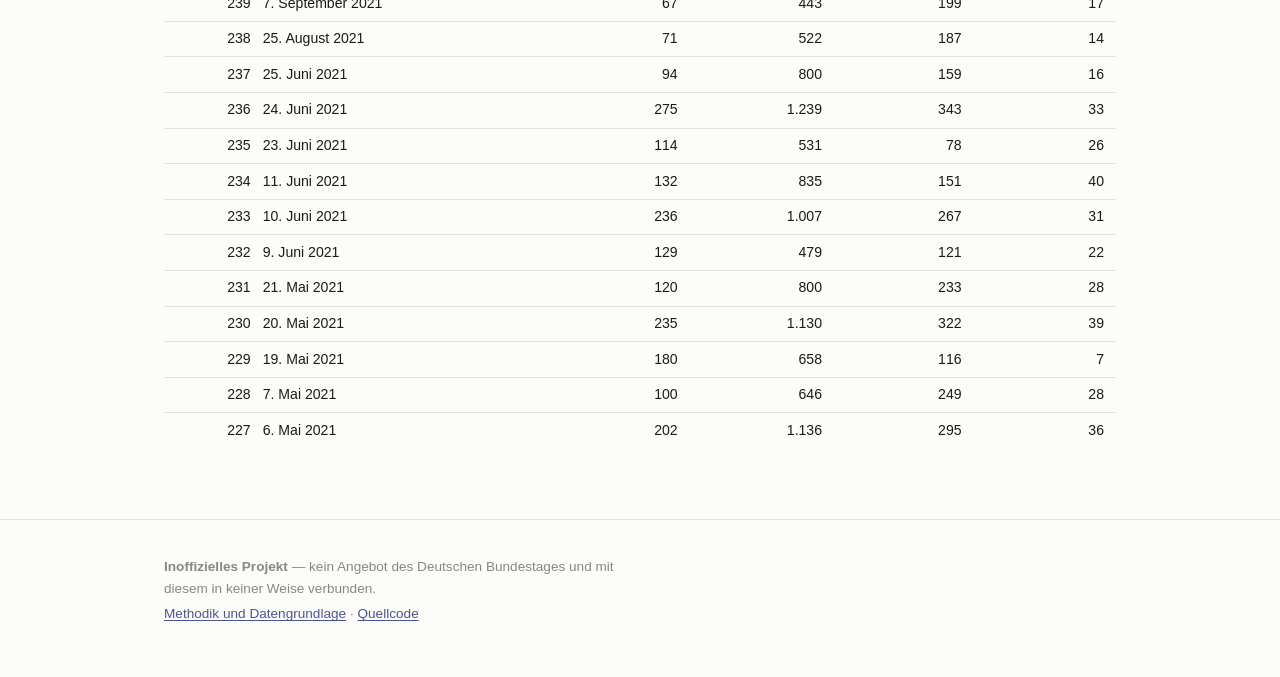
==== commit 3413fe78: "Monthly verlauf, per-fraktion heckling chart, Plausible tracking The wp/<N> pages now resolve the wi" ====
--- a/site/wp/19/index.html
+++ b/site/wp/19/index.html
@@ -7,6 +7,7 @@
 <meta name="description" content="Beifall, Zwischenrufe und Zitate der 19. Wahlperiode des Deutschen Bundestages im Detail — Matrizen, Verlauf, Personen und Sitzungen.">
 <link rel="icon" href="data:image/svg+xml,%3Csvg xmlns='http://www.w3.org/2000/svg' viewBox='0 0 16 16'%3E%3Crect width='16' height='16' rx='3' fill='%234a5590'/%3E%3Ctext x='8' y='12' font-family='sans-serif' font-size='11' font-weight='700' fill='%23fcfcfb' text-anchor='middle'%3EB%3C/text%3E%3C/svg%3E">
 <link rel="stylesheet" href="../../style.css">
+<script defer data-domain="bundestagsdaten.de" src="https://nsa.janschill.de/js/script.js"></script>
 </head>
 <body data-wp="19">
 
@@ -56,7 +57,7 @@
 
   <section aria-labelledby="verlauf-h">
     <h2 id="verlauf-h">Verlauf</h2>
-    <p class="section-sub">Quartalsweise innerhalb der Wahlperiode.</p>
+    <p class="section-sub">Monatsweise innerhalb der Wahlperiode.</p>
     <div class="trend">
       <h3>Fraktionsübergreifender Beifall</h3>
       <p class="note">Anteil des zugeordneten Beifalls über Fraktionsgrenzen hinweg.</p>
@@ -66,6 +67,11 @@
       <h3>Reaktionen pro Rede</h3>
       <p class="note">Gewichtete Ereignisse pro Rede: Beifall, Zurufe sowie Lachen und Heiterkeit.</p>
       <div class="chart" id="chart-reaktionen"></div>
+    </div>
+    <div class="trend">
+      <h3>Zurufe nach Fraktion</h3>
+      <p class="note">Gewichtete Zurufe aus jeder Fraktion, bezogen auf alle Reden des Monats — wer hält wie viel dazwischen.</p>
+      <div class="chart" id="chart-fraktion"></div>
     </div>
   </section>
 
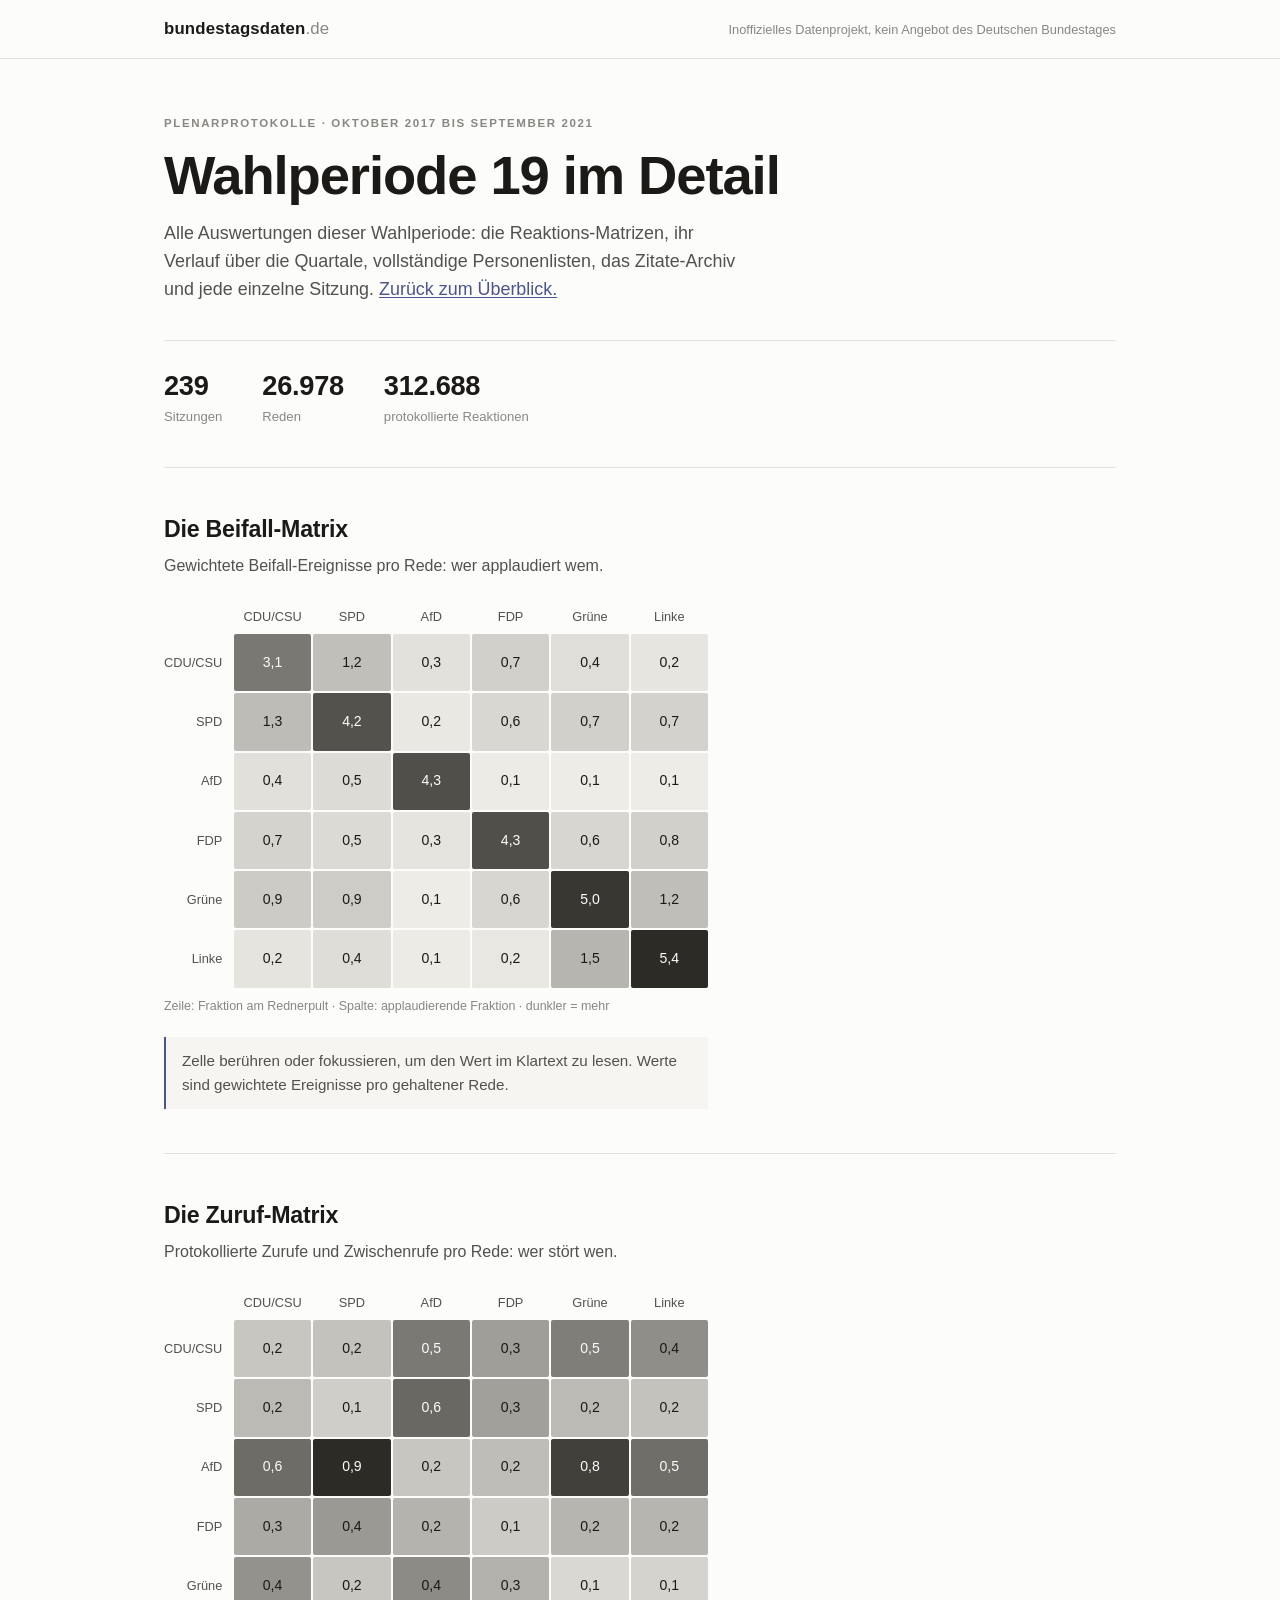
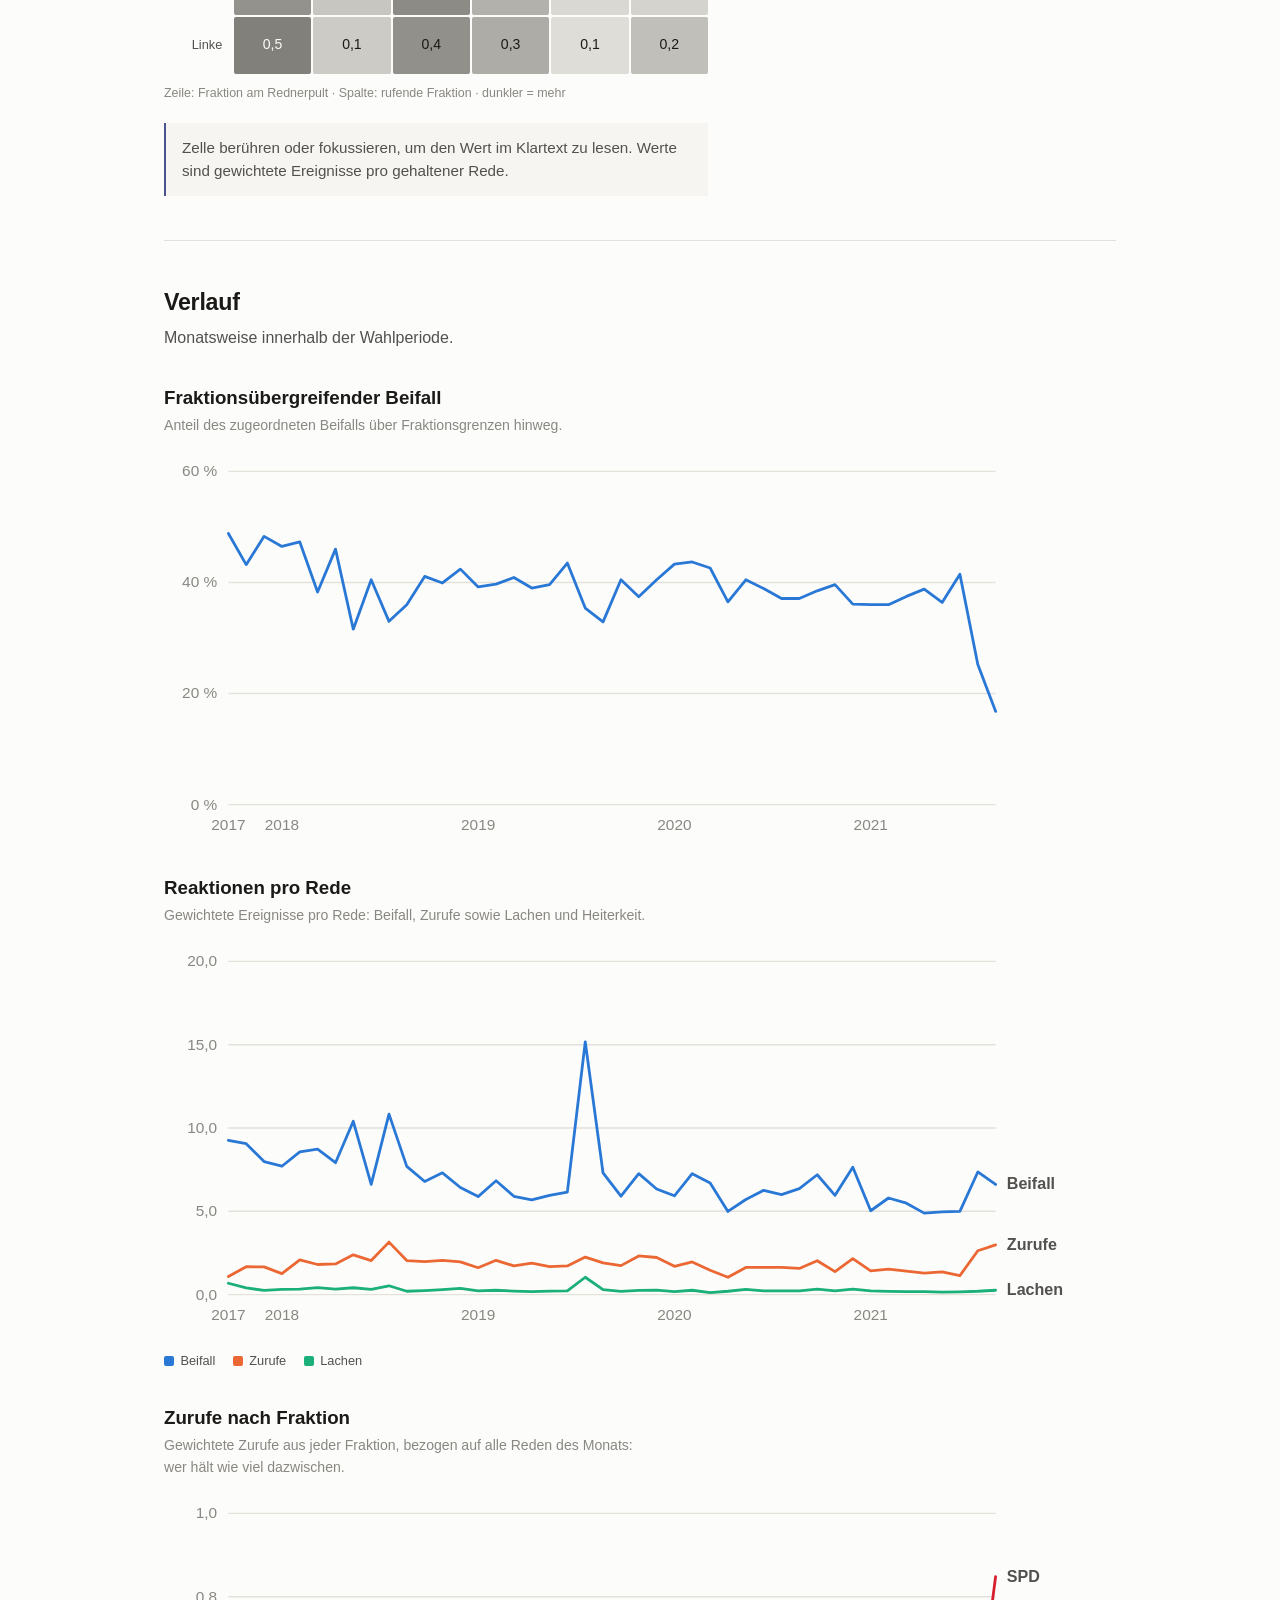
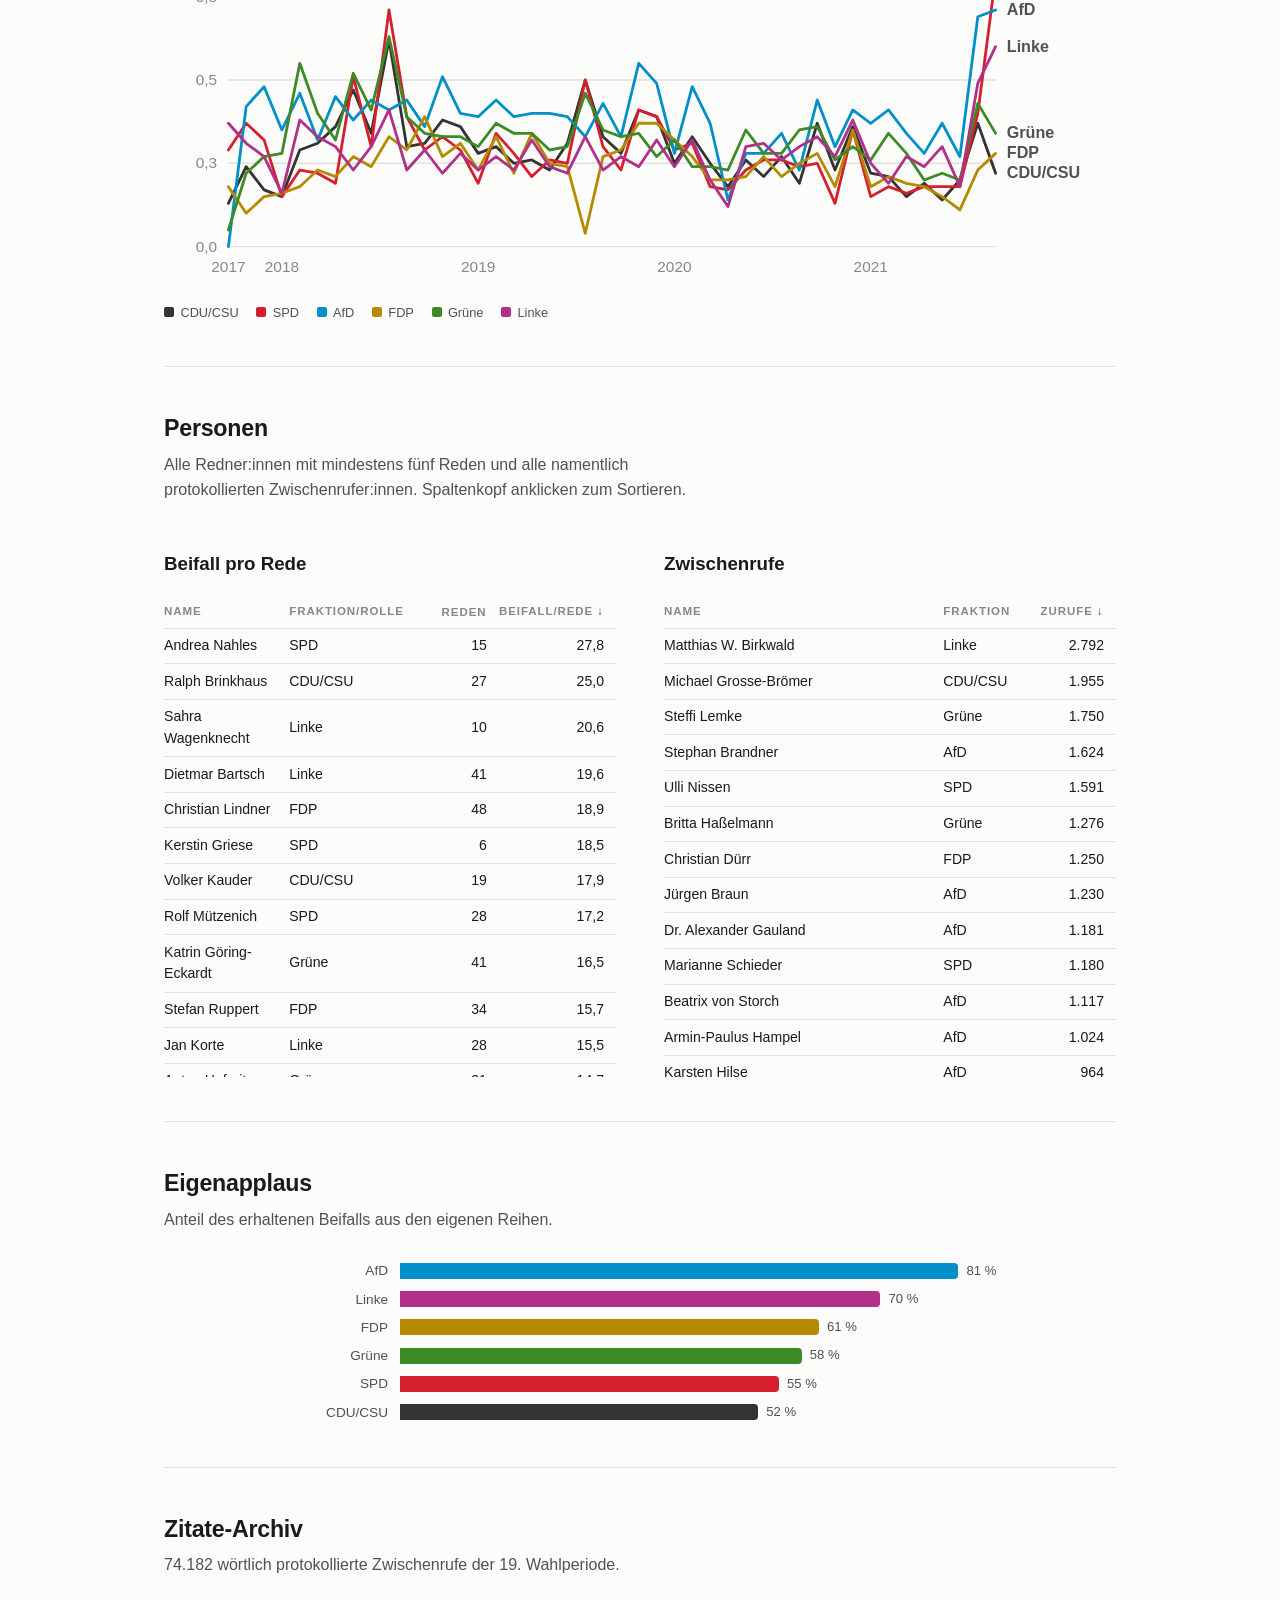
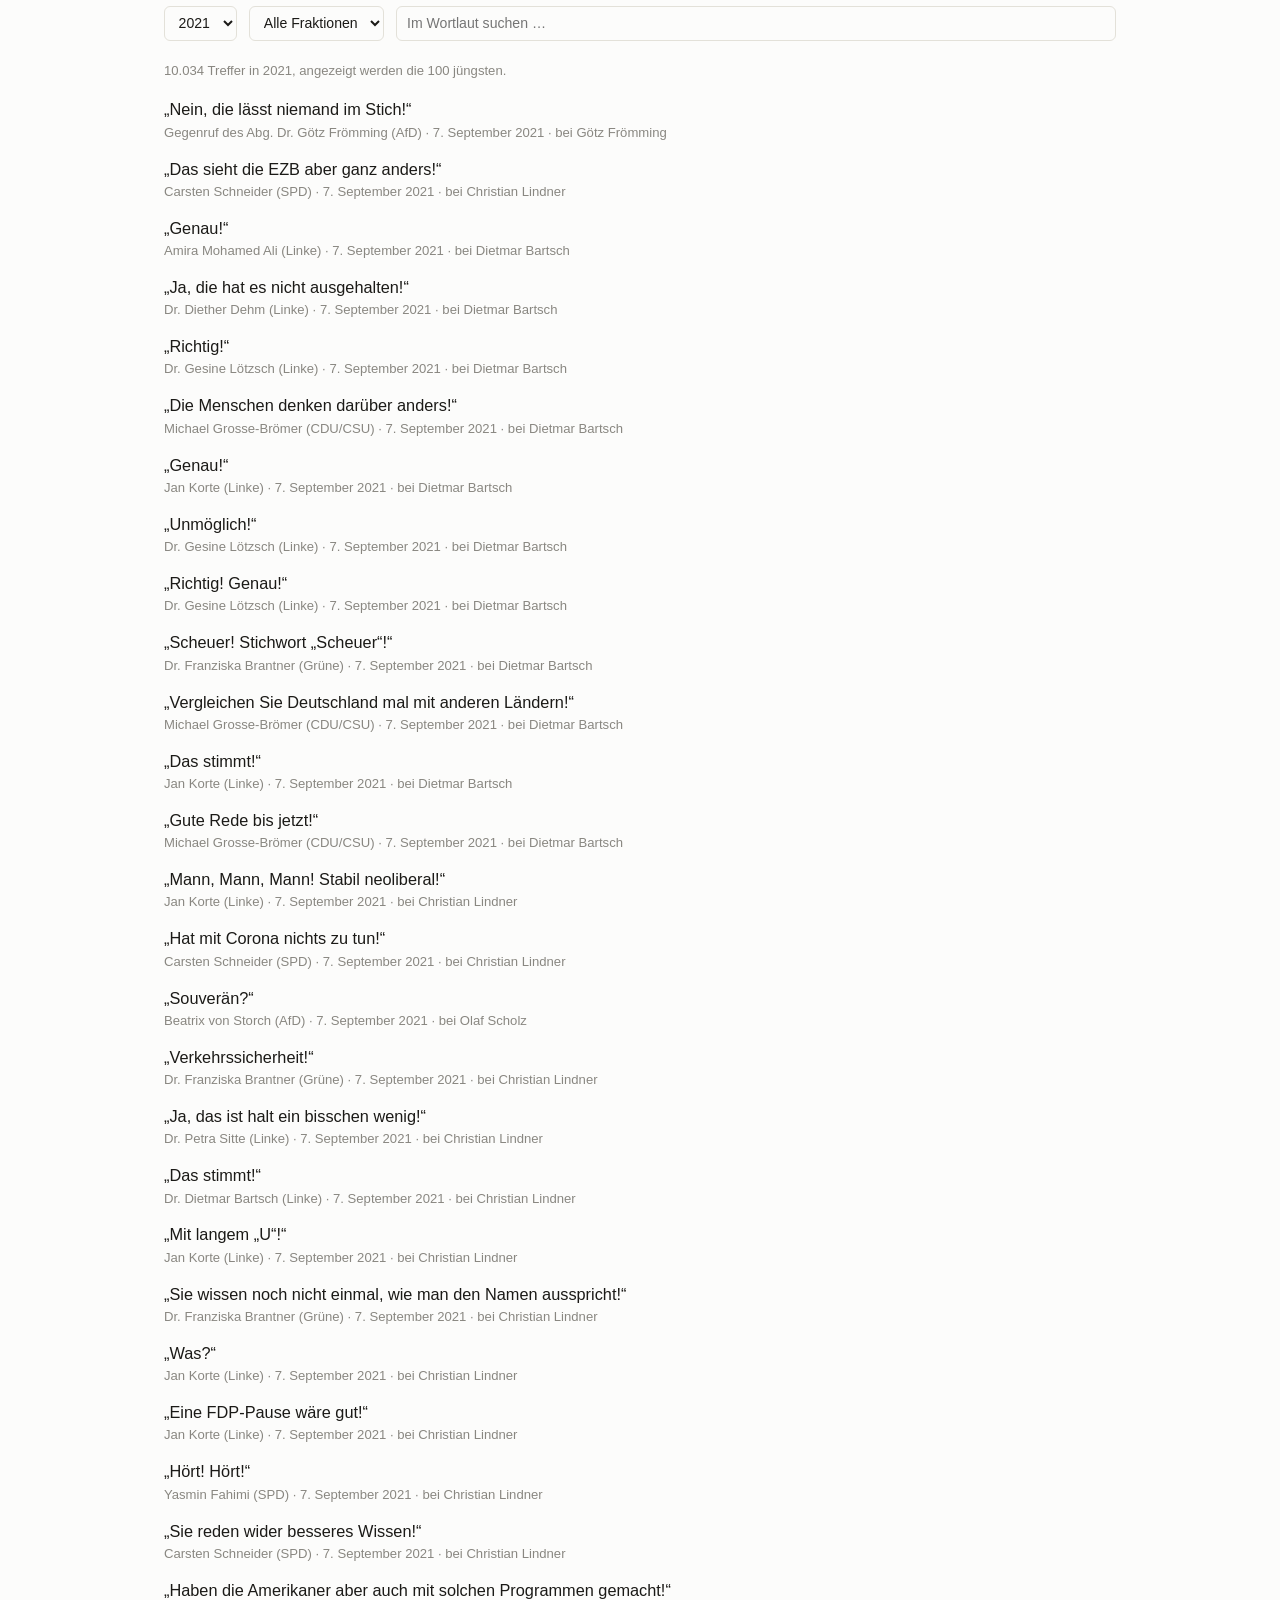
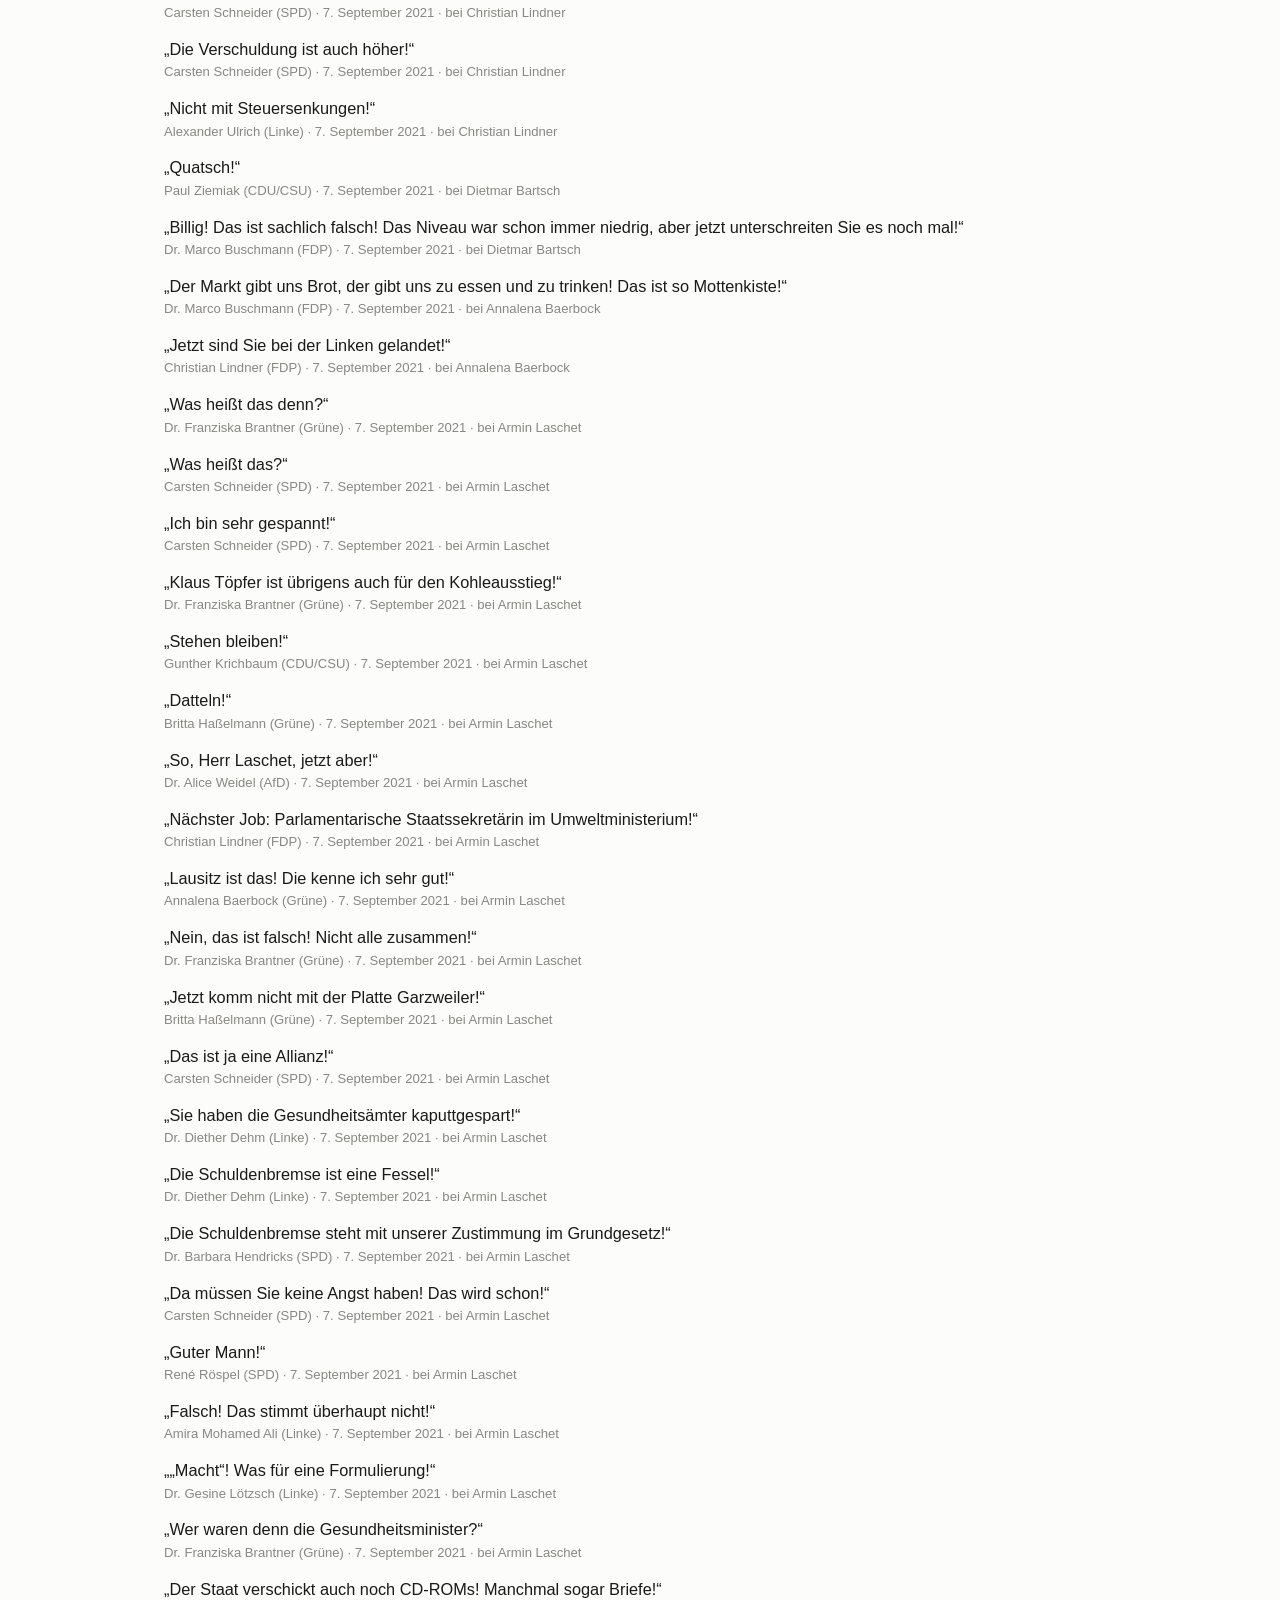
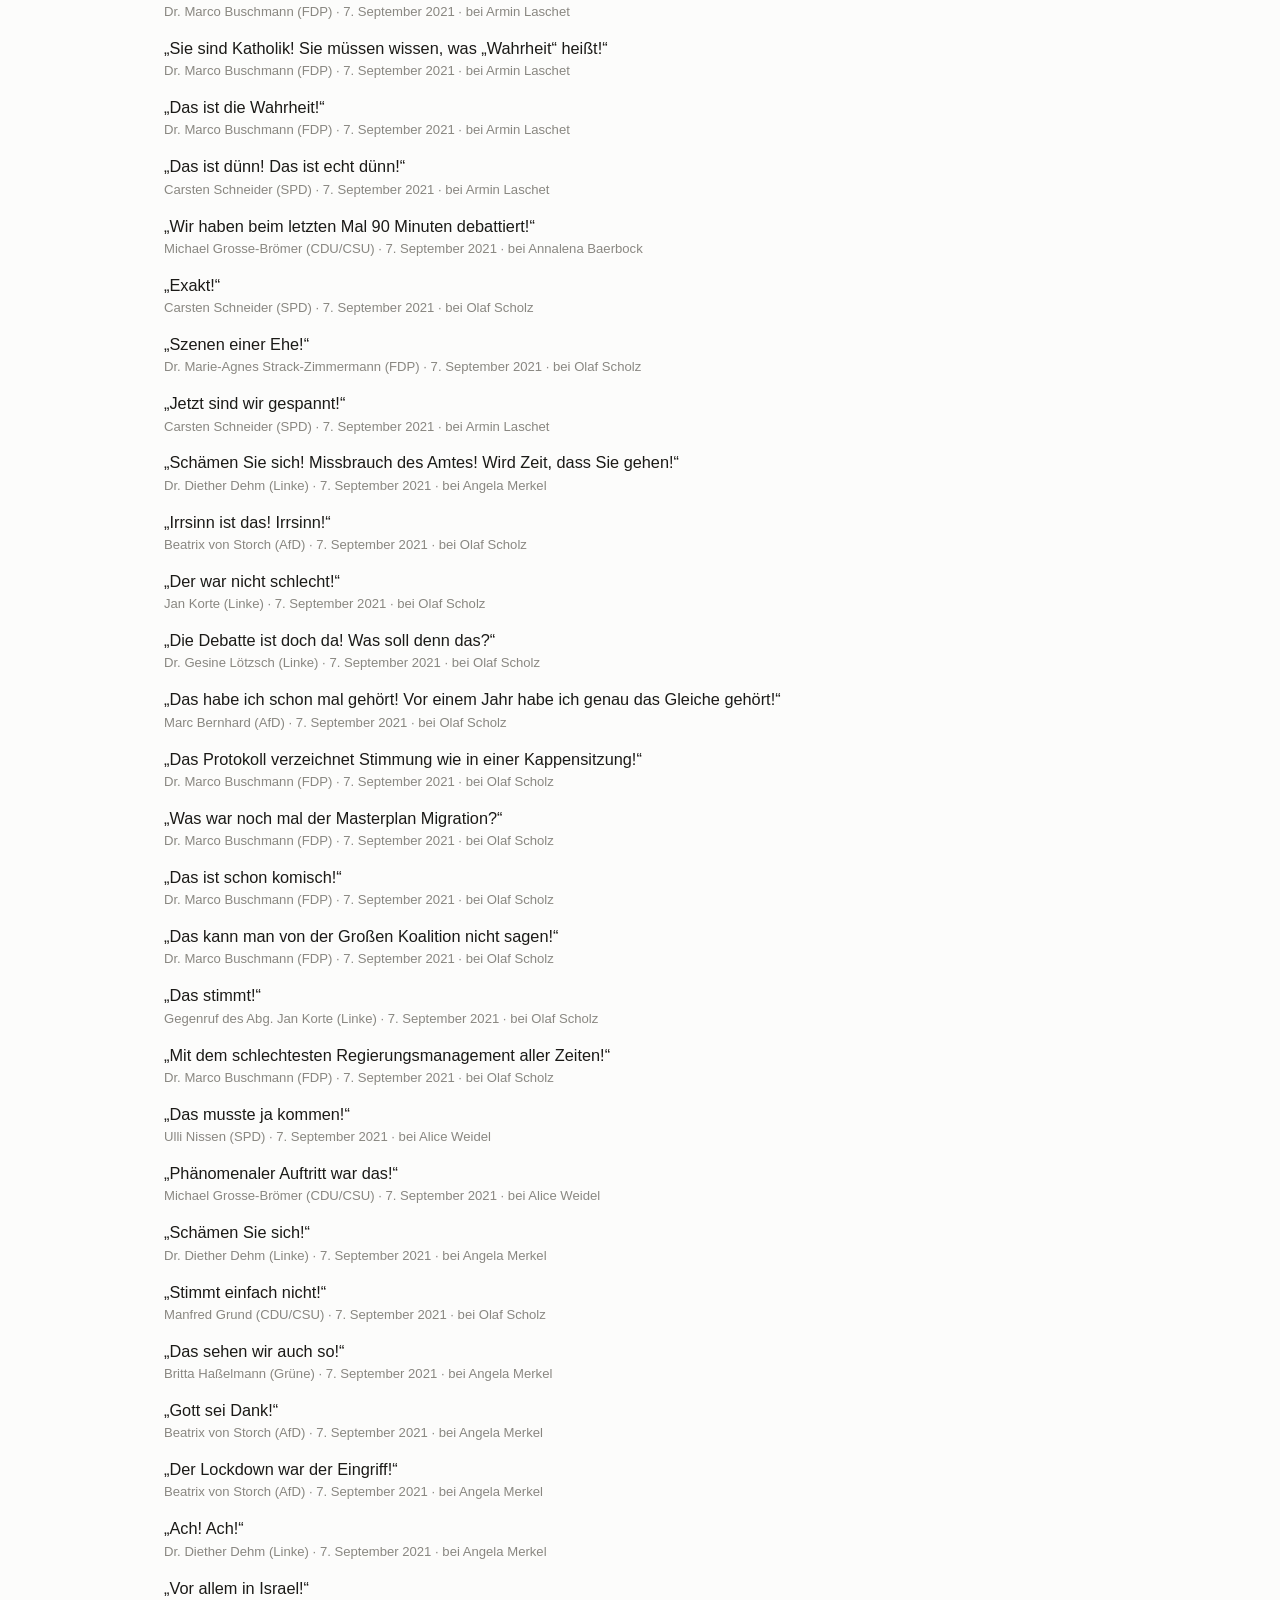
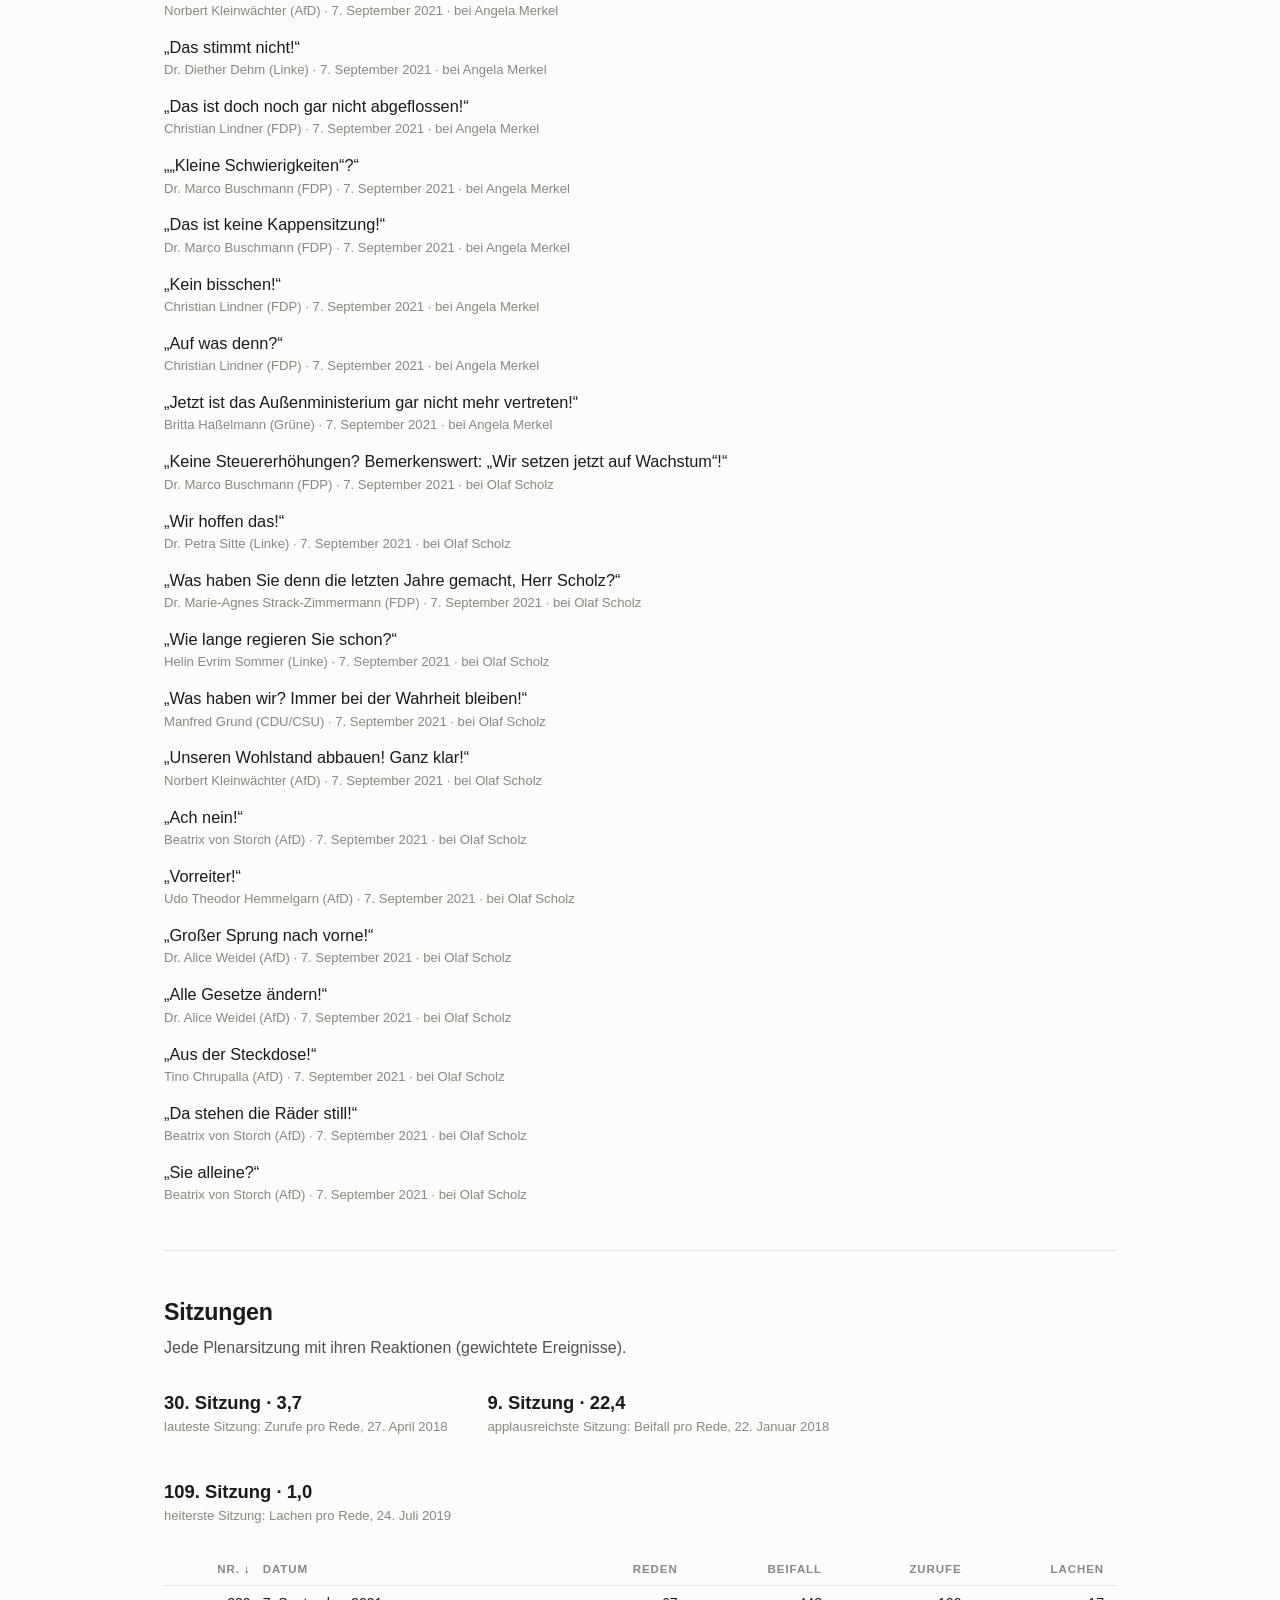
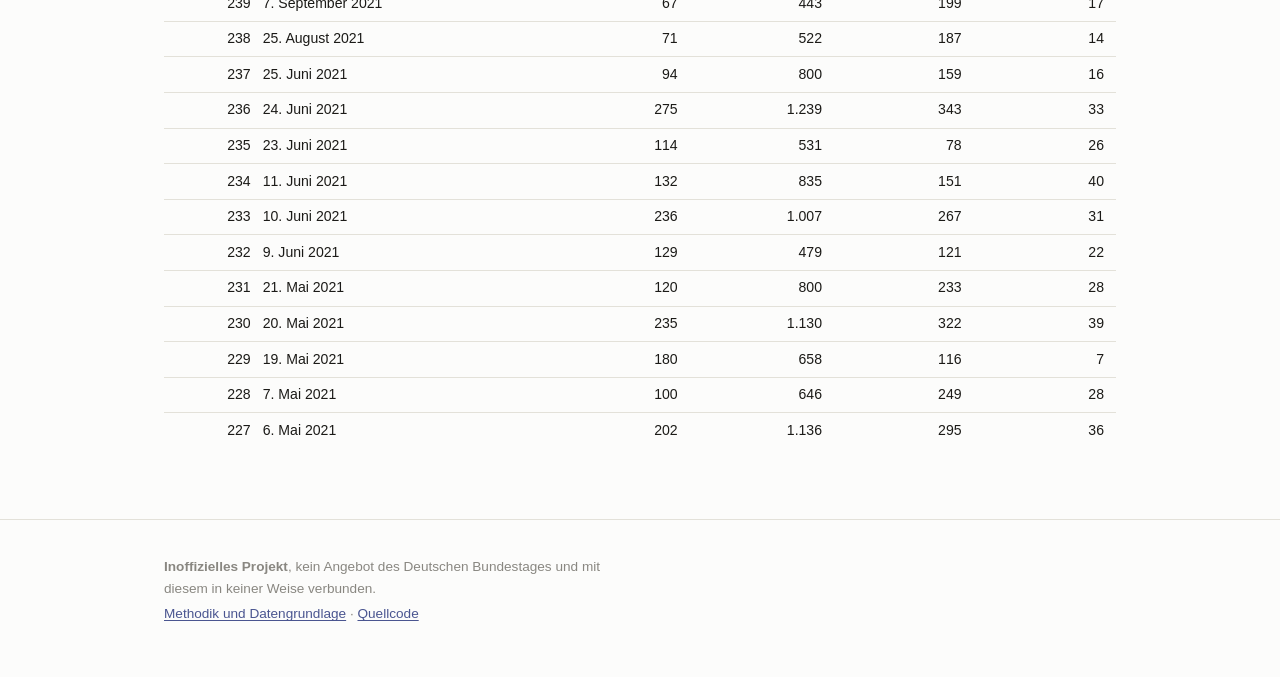
==== commit 3a0a6923: "Replace dashes in site copy with commas, colons, and middots Co-Authored-By: Claude Fable 5 <noreply" ====
--- a/site/wp/19/index.html
+++ b/site/wp/19/index.html
@@ -3,8 +3,8 @@
 <head>
 <meta charset="utf-8">
 <meta name="viewport" content="width=device-width, initial-scale=1">
-<title>Wahlperiode 19 im Detail — bundestagsdaten.de</title>
-<meta name="description" content="Beifall, Zwischenrufe und Zitate der 19. Wahlperiode des Deutschen Bundestages im Detail — Matrizen, Verlauf, Personen und Sitzungen.">
+<title>Wahlperiode 19 im Detail · bundestagsdaten.de</title>
+<meta name="description" content="Beifall, Zwischenrufe und Zitate der 19. Wahlperiode des Deutschen Bundestages im Detail: Matrizen, Verlauf, Personen und Sitzungen.">
 <link rel="icon" href="data:image/svg+xml,%3Csvg xmlns='http://www.w3.org/2000/svg' viewBox='0 0 16 16'%3E%3Crect width='16' height='16' rx='3' fill='%234a5590'/%3E%3Ctext x='8' y='12' font-family='sans-serif' font-size='11' font-weight='700' fill='%23fcfcfb' text-anchor='middle'%3EB%3C/text%3E%3C/svg%3E">
 <link rel="stylesheet" href="../../style.css">
 <script defer data-domain="bundestagsdaten.de" src="https://nsa.janschill.de/js/script.js"></script>
@@ -14,7 +14,7 @@
 <header class="site-header">
   <div class="shell">
     <a class="wordmark" href="../../">bundestagsdaten<span class="tld">.de</span></a>
-    <span class="unofficial">Inoffizielles Datenprojekt — kein Angebot des Deutschen Bundestages</span>
+    <span class="unofficial">Inoffizielles Datenprojekt, kein Angebot des Deutschen Bundestages</span>
   </div>
 </header>
 
@@ -37,7 +37,7 @@
 
   <section aria-labelledby="beifall-h">
     <h2 id="beifall-h">Die Beifall-Matrix</h2>
-    <p class="section-sub">Gewichtete Beifall-Ereignisse pro Rede — wer applaudiert wem.</p>
+    <p class="section-sub">Gewichtete Beifall-Ereignisse pro Rede: wer applaudiert wem.</p>
     <div class="matrix-wrap">
       <div class="matrix" id="matrix-beifall" aria-label="Beifall-Matrix"></div>
       <p class="axis-hint">Zeile: Fraktion am Rednerpult · Spalte: applaudierende Fraktion · dunkler = mehr</p>
@@ -47,7 +47,7 @@
 
   <section aria-labelledby="zurufe-h">
     <h2 id="zurufe-h">Die Zuruf-Matrix</h2>
-    <p class="section-sub">Protokollierte Zurufe und Zwischenrufe pro Rede — wer stört wen.</p>
+    <p class="section-sub">Protokollierte Zurufe und Zwischenrufe pro Rede: wer stört wen.</p>
     <div class="matrix-wrap">
       <div class="matrix" id="matrix-zuruf" aria-label="Zuruf-Matrix"></div>
       <p class="axis-hint">Zeile: Fraktion am Rednerpult · Spalte: rufende Fraktion · dunkler = mehr</p>
@@ -70,7 +70,7 @@
     </div>
     <div class="trend">
       <h3>Zurufe nach Fraktion</h3>
-      <p class="note">Gewichtete Zurufe aus jeder Fraktion, bezogen auf alle Reden des Monats — wer hält wie viel dazwischen.</p>
+      <p class="note">Gewichtete Zurufe aus jeder Fraktion, bezogen auf alle Reden des Monats: wer hält wie viel dazwischen.</p>
       <div class="chart" id="chart-fraktion"></div>
     </div>
   </section>
@@ -128,7 +128,7 @@
 
 <footer class="site-footer">
   <div class="shell">
-    <p><strong>Inoffizielles Projekt</strong> — kein Angebot des Deutschen Bundestages und mit diesem in keiner Weise verbunden.</p>
+    <p><strong>Inoffizielles Projekt</strong>, kein Angebot des Deutschen Bundestages und mit diesem in keiner Weise verbunden.</p>
     <p><a href="../../#methodik-h">Methodik und Datengrundlage</a> · <a href="https://github.com/janschill/bundestagdaten">Quellcode</a></p>
   </div>
 </footer>
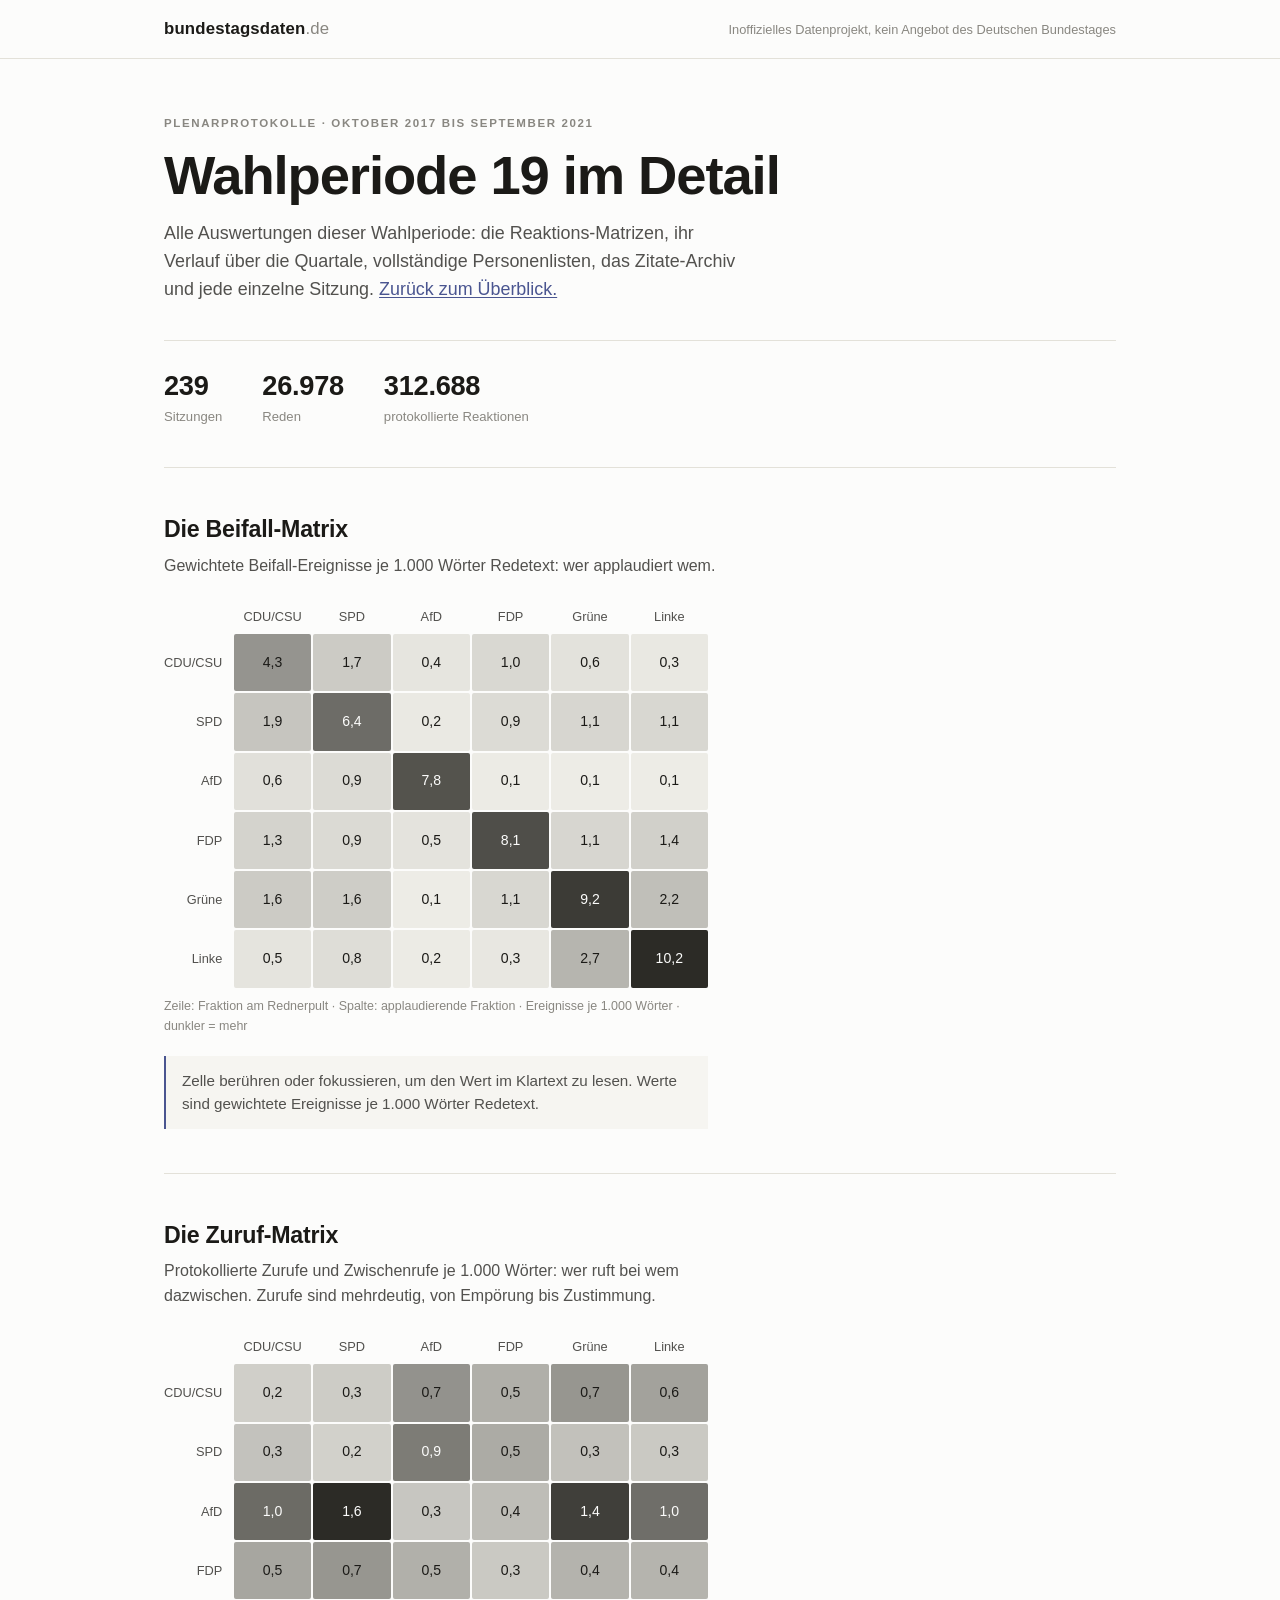
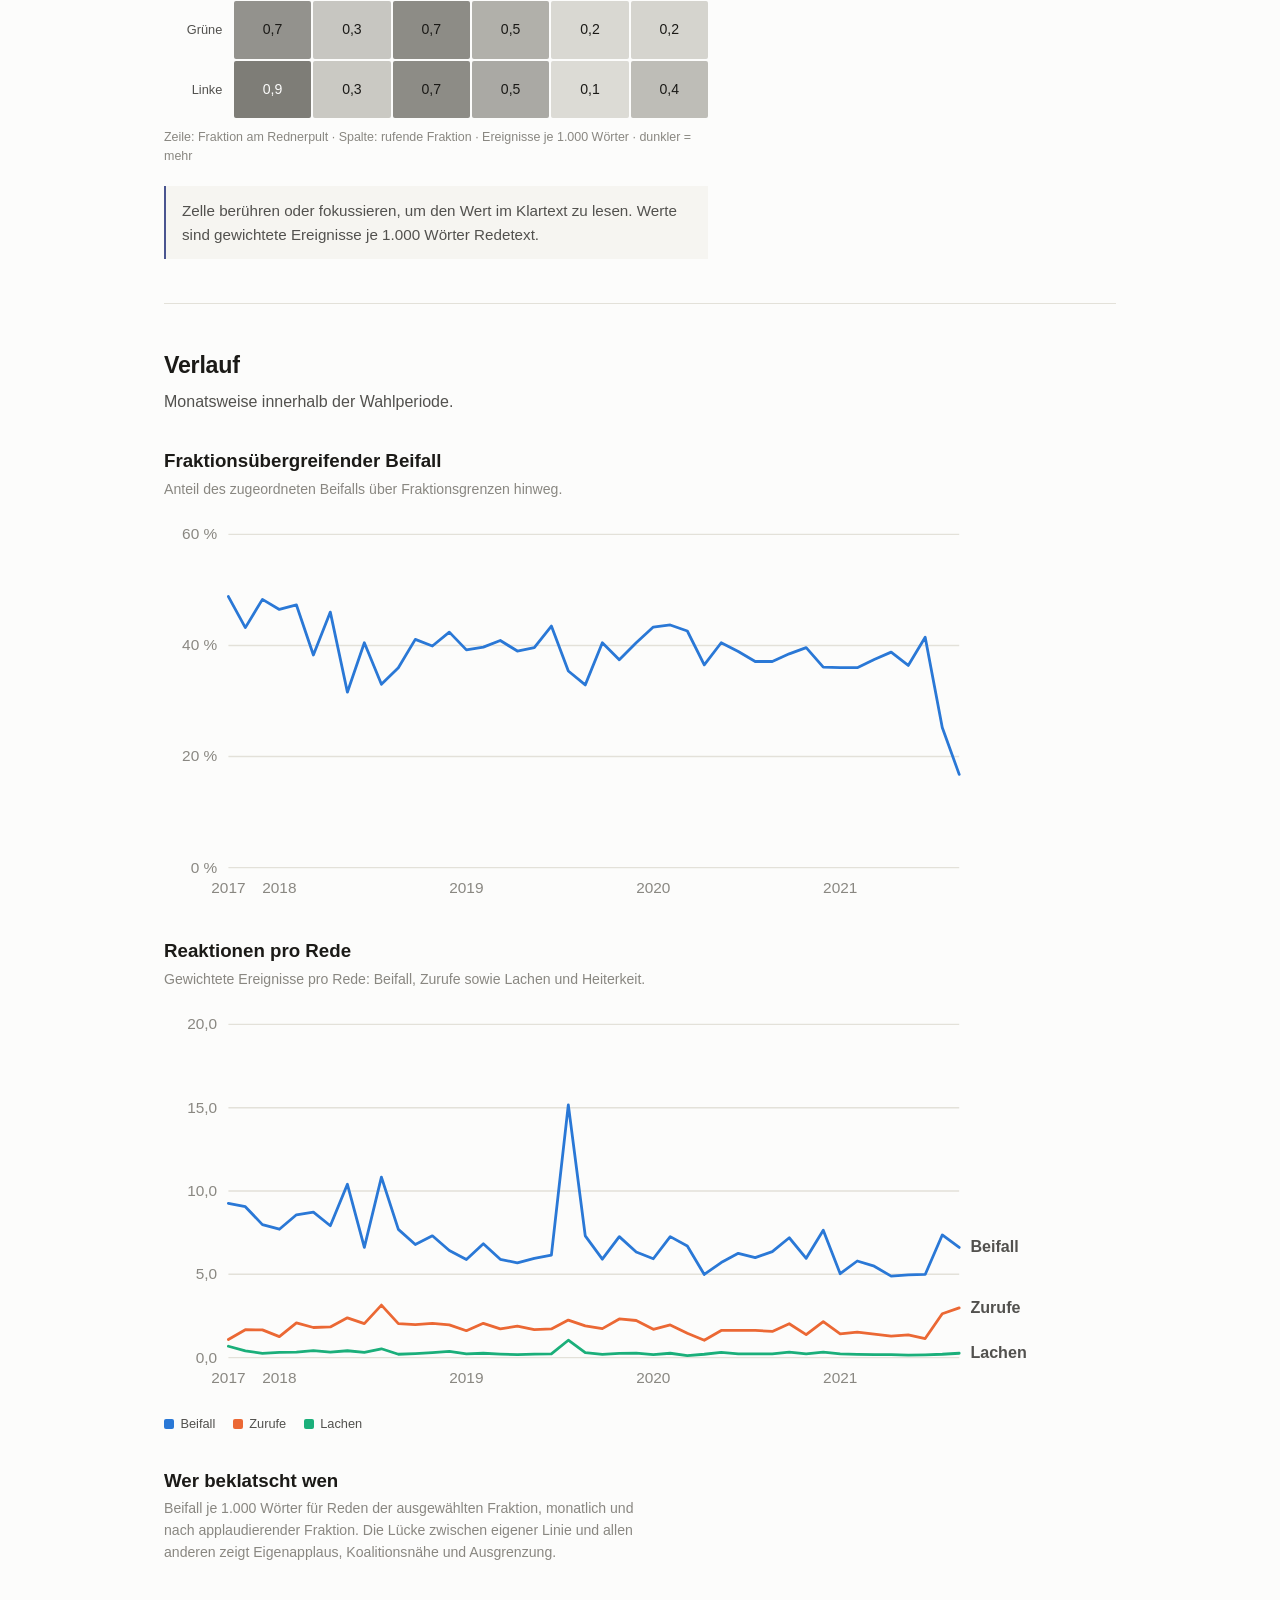
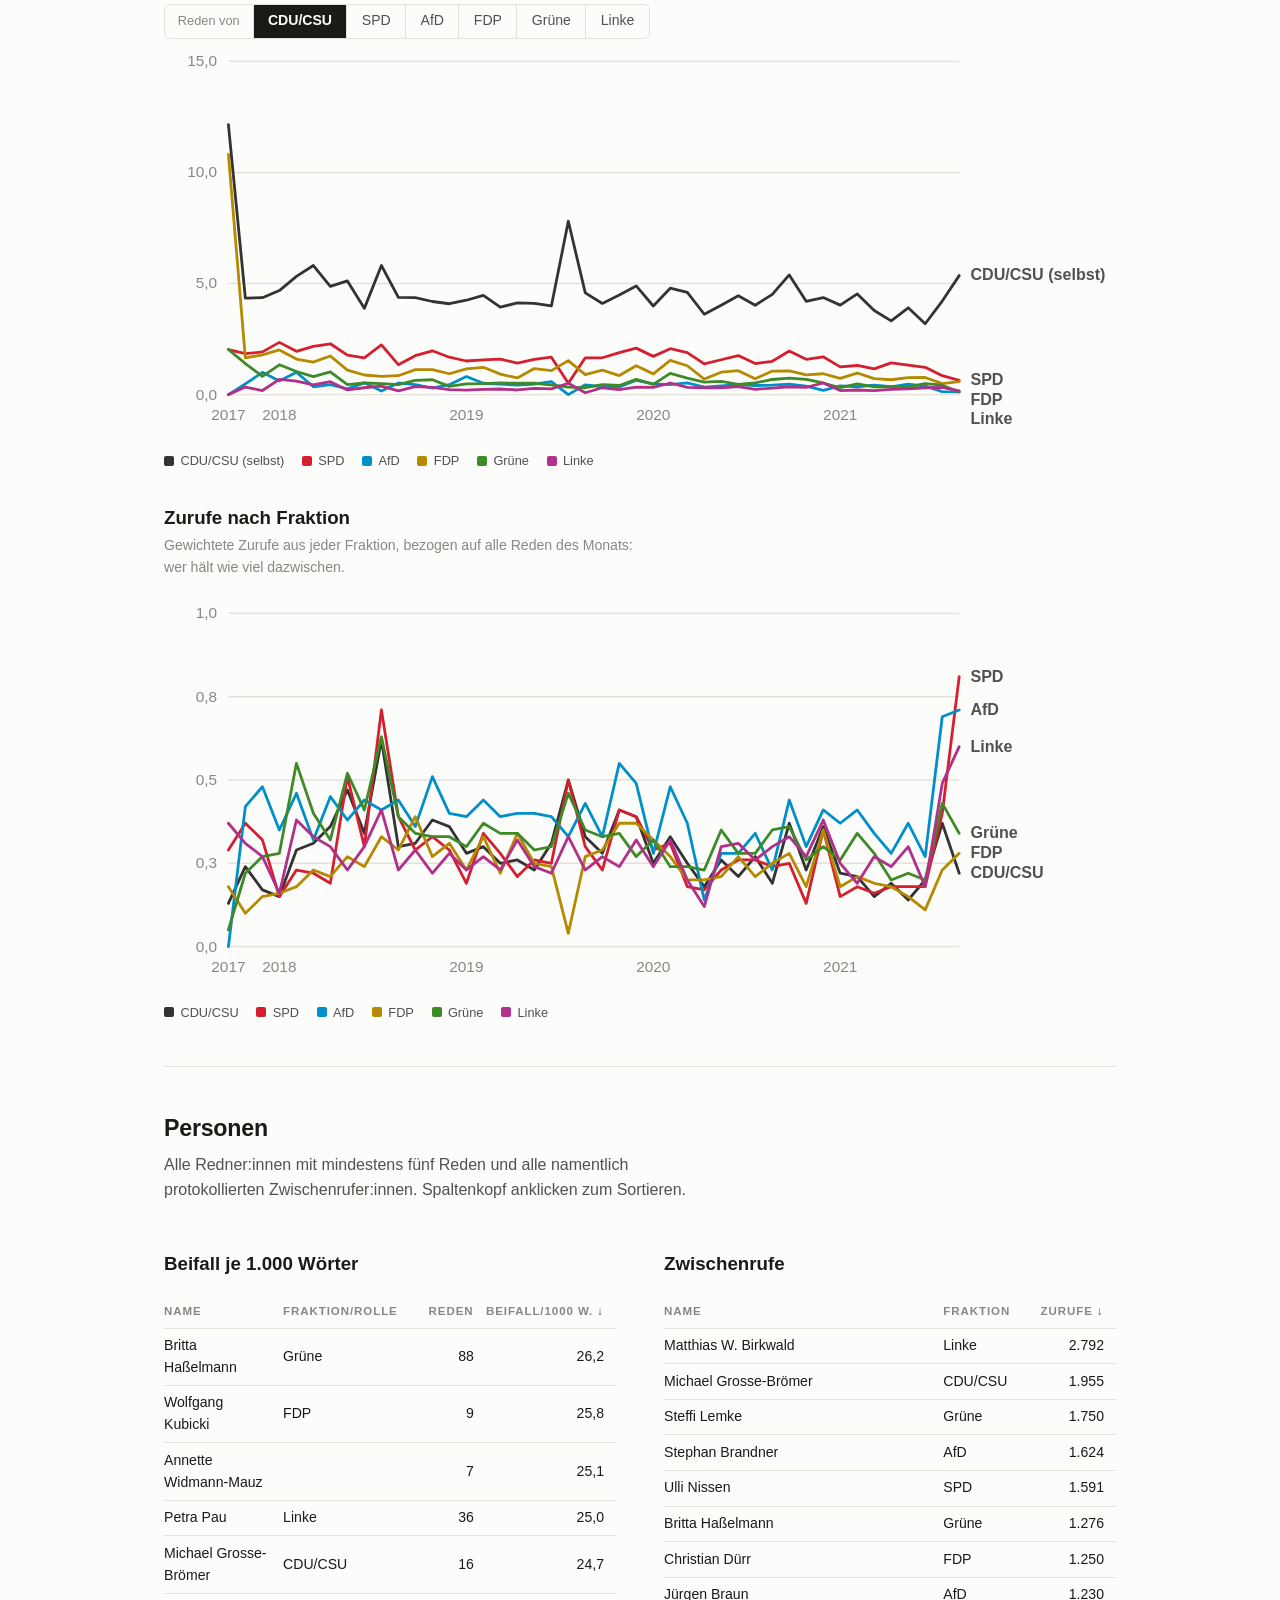
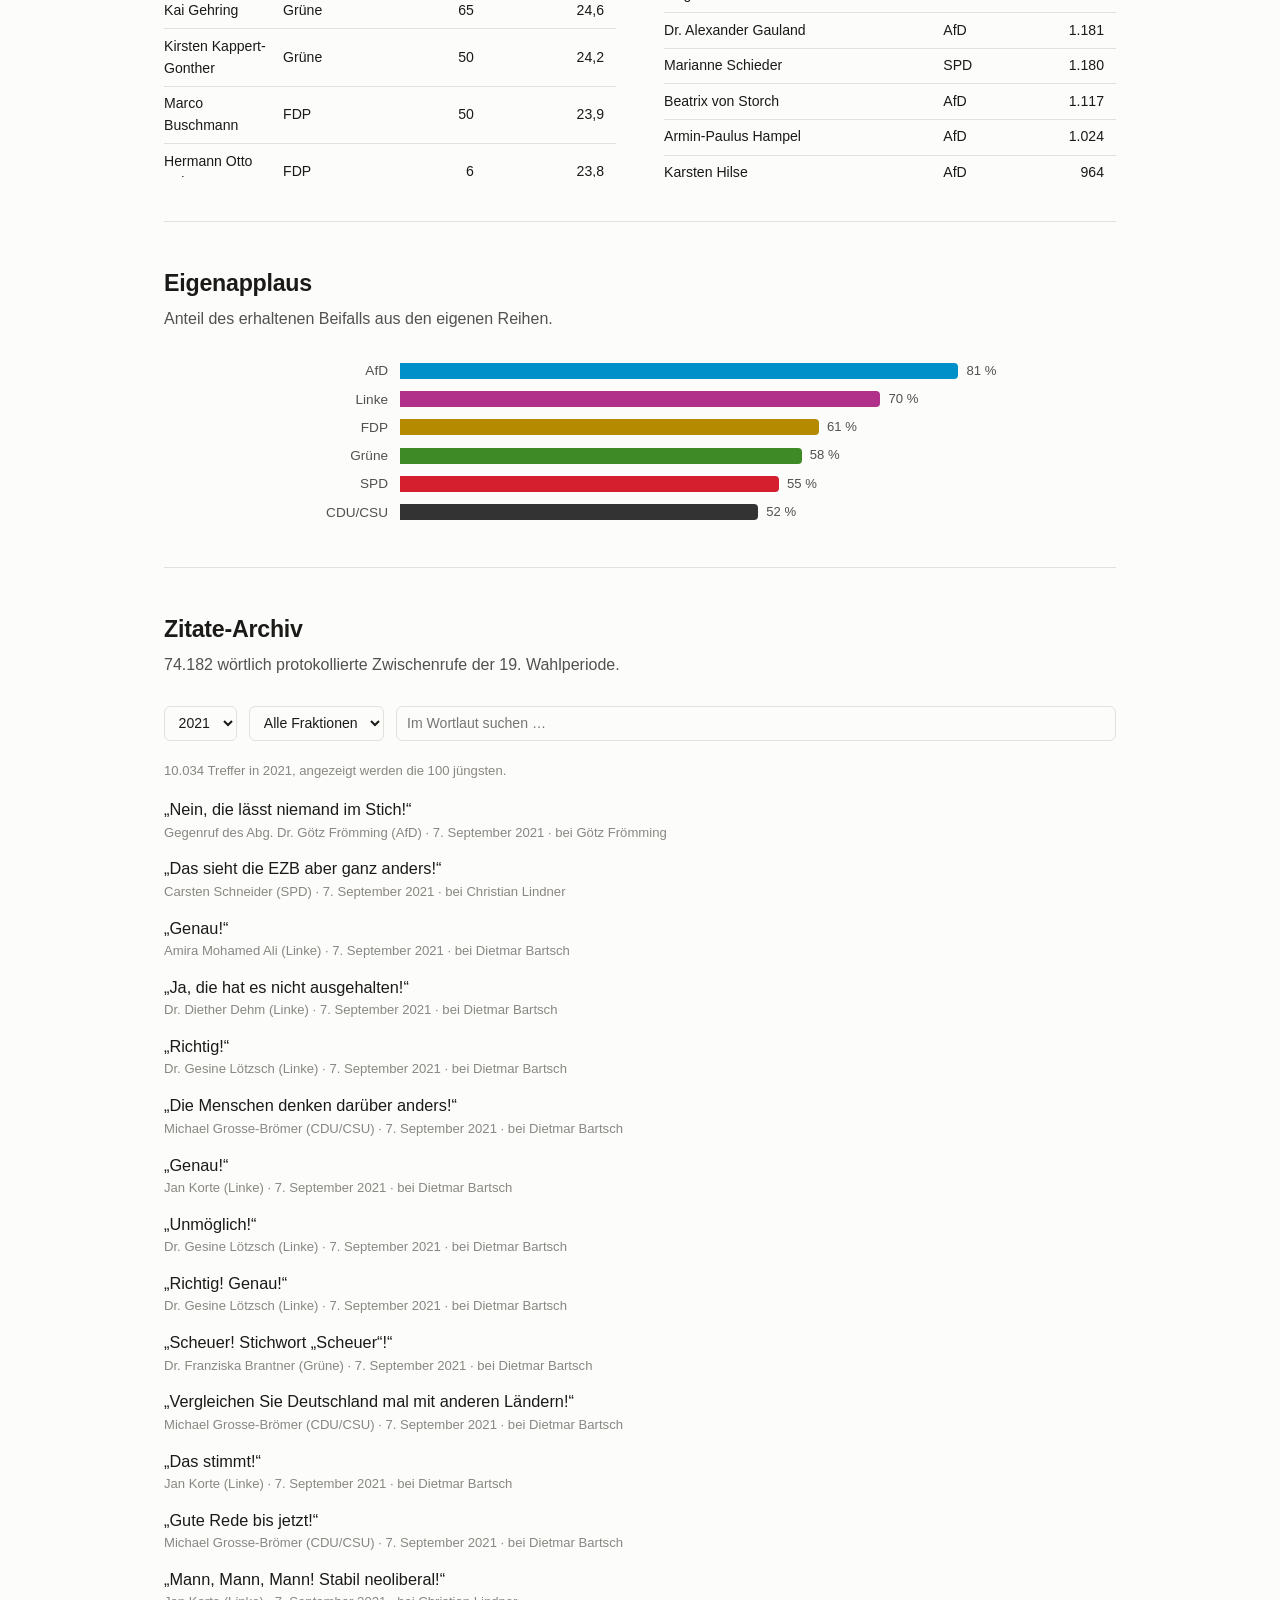
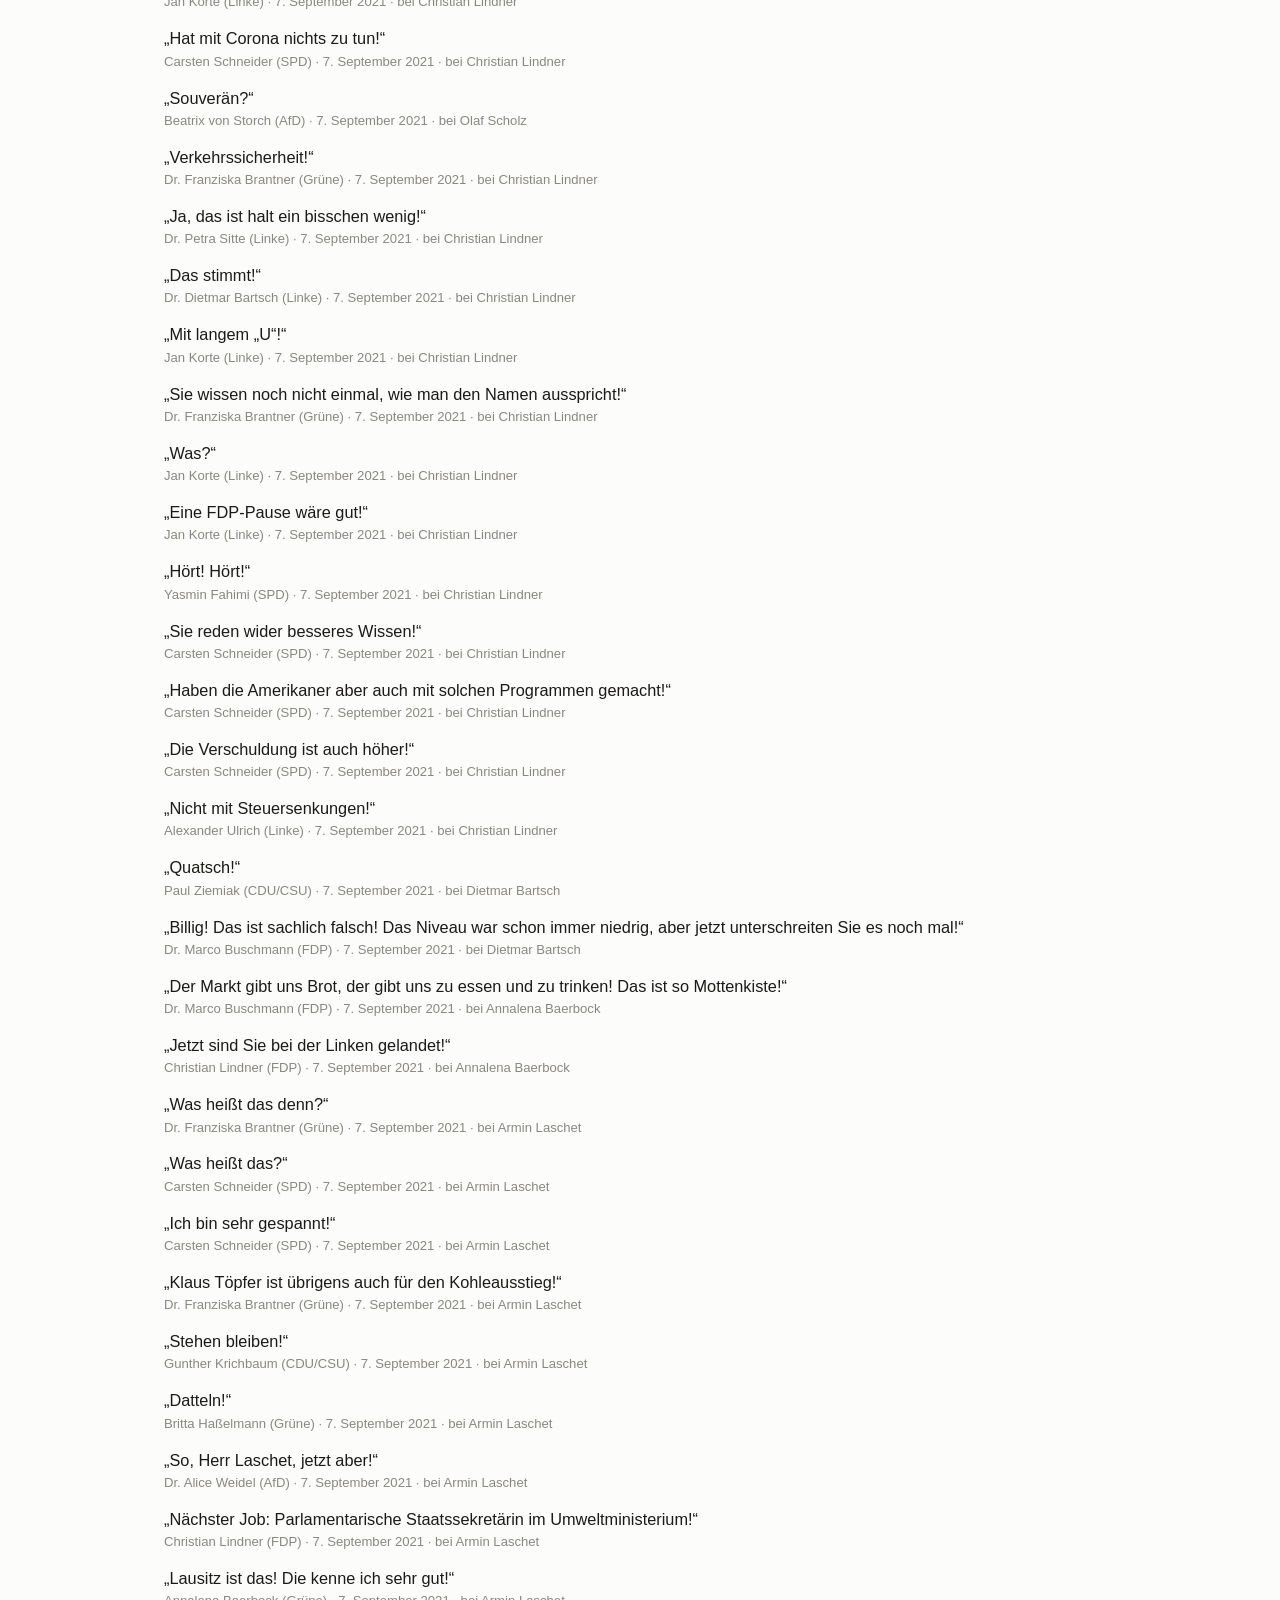
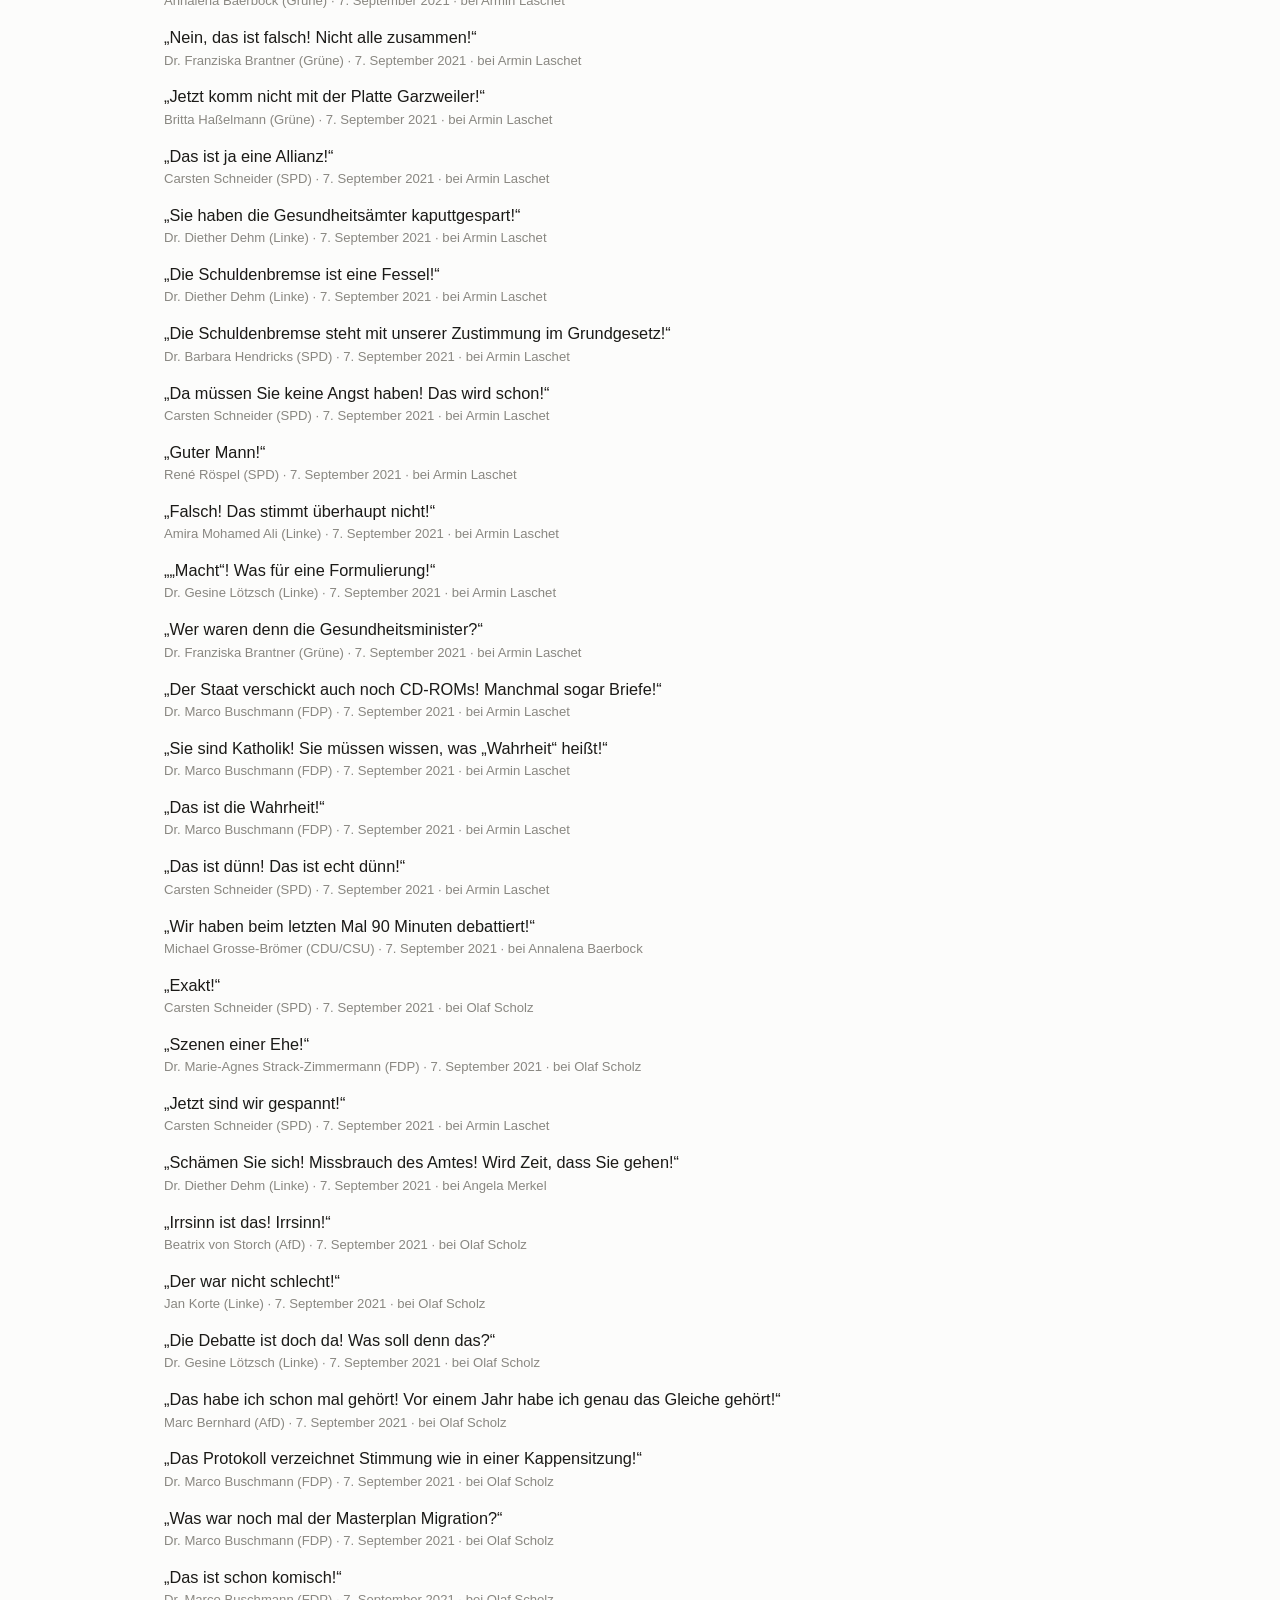
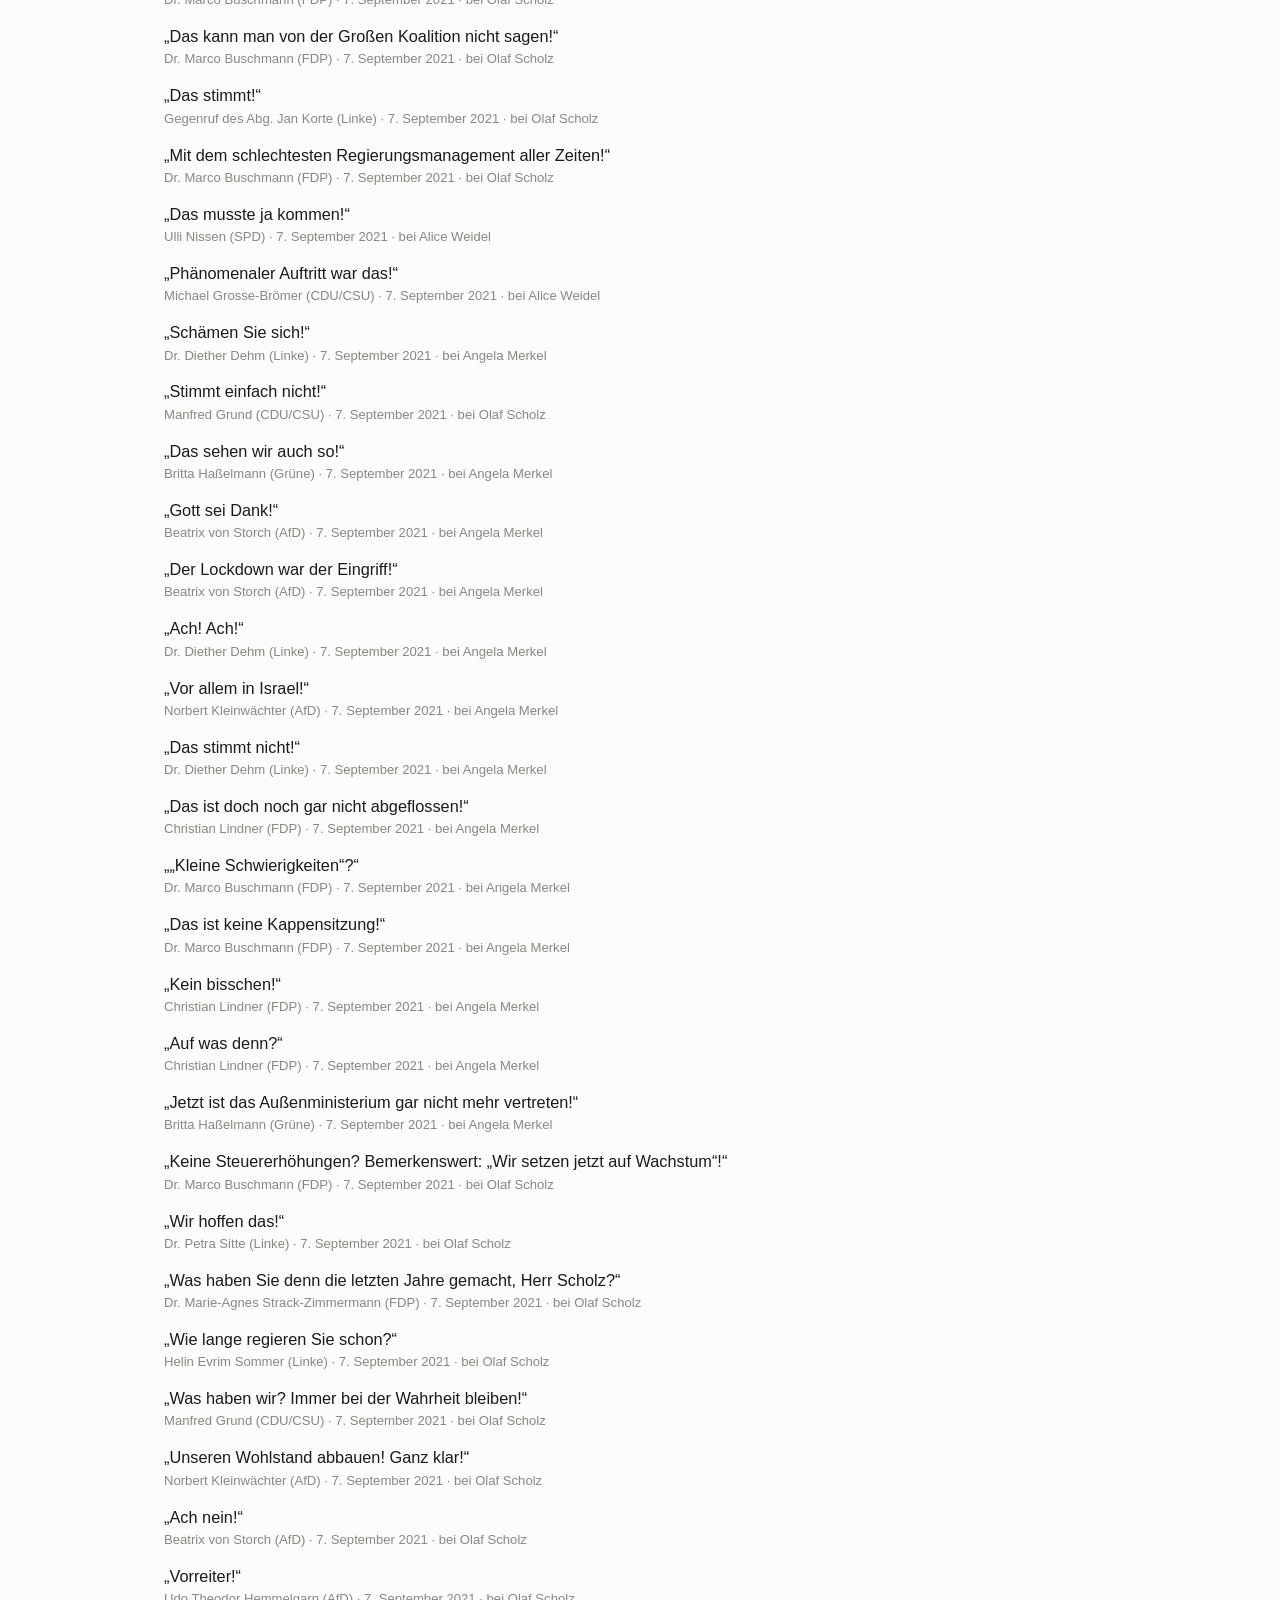
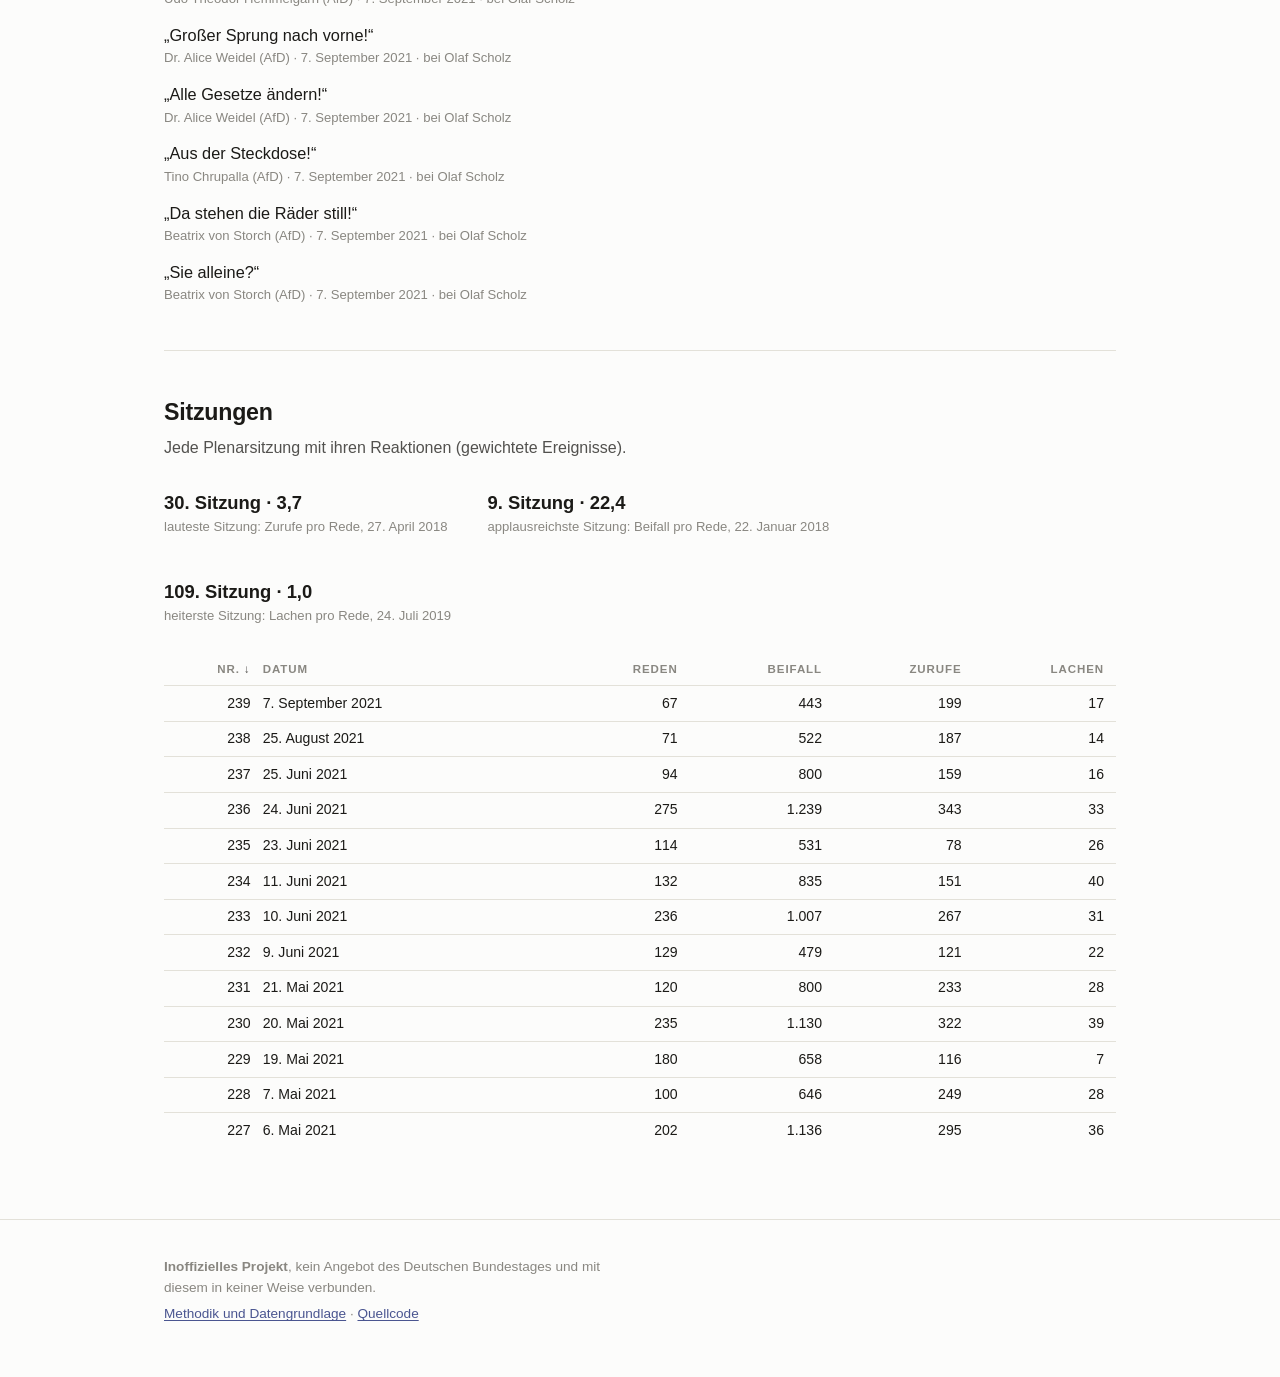
==== commit 12477299: "Apply Küpfer/Müller/Stecker (2025): word normalization, dyadic applause view Matrices and speaker ra" ====
--- a/site/wp/19/index.html
+++ b/site/wp/19/index.html
@@ -37,20 +37,20 @@
 
   <section aria-labelledby="beifall-h">
     <h2 id="beifall-h">Die Beifall-Matrix</h2>
-    <p class="section-sub">Gewichtete Beifall-Ereignisse pro Rede: wer applaudiert wem.</p>
+    <p class="section-sub">Gewichtete Beifall-Ereignisse je 1.000 Wörter Redetext: wer applaudiert wem.</p>
     <div class="matrix-wrap">
       <div class="matrix" id="matrix-beifall" aria-label="Beifall-Matrix"></div>
-      <p class="axis-hint">Zeile: Fraktion am Rednerpult · Spalte: applaudierende Fraktion · dunkler = mehr</p>
+      <p class="axis-hint">Zeile: Fraktion am Rednerpult · Spalte: applaudierende Fraktion · Ereignisse je 1.000 Wörter · dunkler = mehr</p>
     </div>
     <p class="reading" id="reading-beifall" aria-live="polite"></p>
   </section>
 
   <section aria-labelledby="zurufe-h">
     <h2 id="zurufe-h">Die Zuruf-Matrix</h2>
-    <p class="section-sub">Protokollierte Zurufe und Zwischenrufe pro Rede: wer stört wen.</p>
+    <p class="section-sub">Protokollierte Zurufe und Zwischenrufe je 1.000 Wörter: wer ruft bei wem dazwischen. Zurufe sind mehrdeutig, von Empörung bis Zustimmung.</p>
     <div class="matrix-wrap">
       <div class="matrix" id="matrix-zuruf" aria-label="Zuruf-Matrix"></div>
-      <p class="axis-hint">Zeile: Fraktion am Rednerpult · Spalte: rufende Fraktion · dunkler = mehr</p>
+      <p class="axis-hint">Zeile: Fraktion am Rednerpult · Spalte: rufende Fraktion · Ereignisse je 1.000 Wörter · dunkler = mehr</p>
     </div>
     <p class="reading" id="reading-zuruf" aria-live="polite"></p>
   </section>
@@ -69,6 +69,18 @@
       <div class="chart" id="chart-reaktionen"></div>
     </div>
     <div class="trend">
+      <h3>Wer beklatscht wen</h3>
+      <p class="note">
+        Beifall je 1.000 Wörter für Reden der ausgewählten Fraktion, monatlich
+        und nach applaudierender Fraktion. Die Lücke zwischen eigener Linie
+        und allen anderen zeigt Eigenapplaus, Koalitionsnähe und Ausgrenzung.
+      </p>
+      <fieldset class="wp-switch" id="dyade-select">
+        <legend>Reden von</legend>
+      </fieldset>
+      <div class="chart" id="chart-dyaden"></div>
+    </div>
+    <div class="trend">
       <h3>Zurufe nach Fraktion</h3>
       <p class="note">Gewichtete Zurufe aus jeder Fraktion, bezogen auf alle Reden des Monats: wer hält wie viel dazwischen.</p>
       <div class="chart" id="chart-fraktion"></div>
@@ -83,7 +95,7 @@
     </p>
     <div class="columns">
       <div>
-        <h3>Beifall pro Rede</h3>
+        <h3>Beifall je 1.000 Wörter</h3>
         <div class="table-scroll">
           <table class="data-table" id="table-redner"></table>
         </div>
